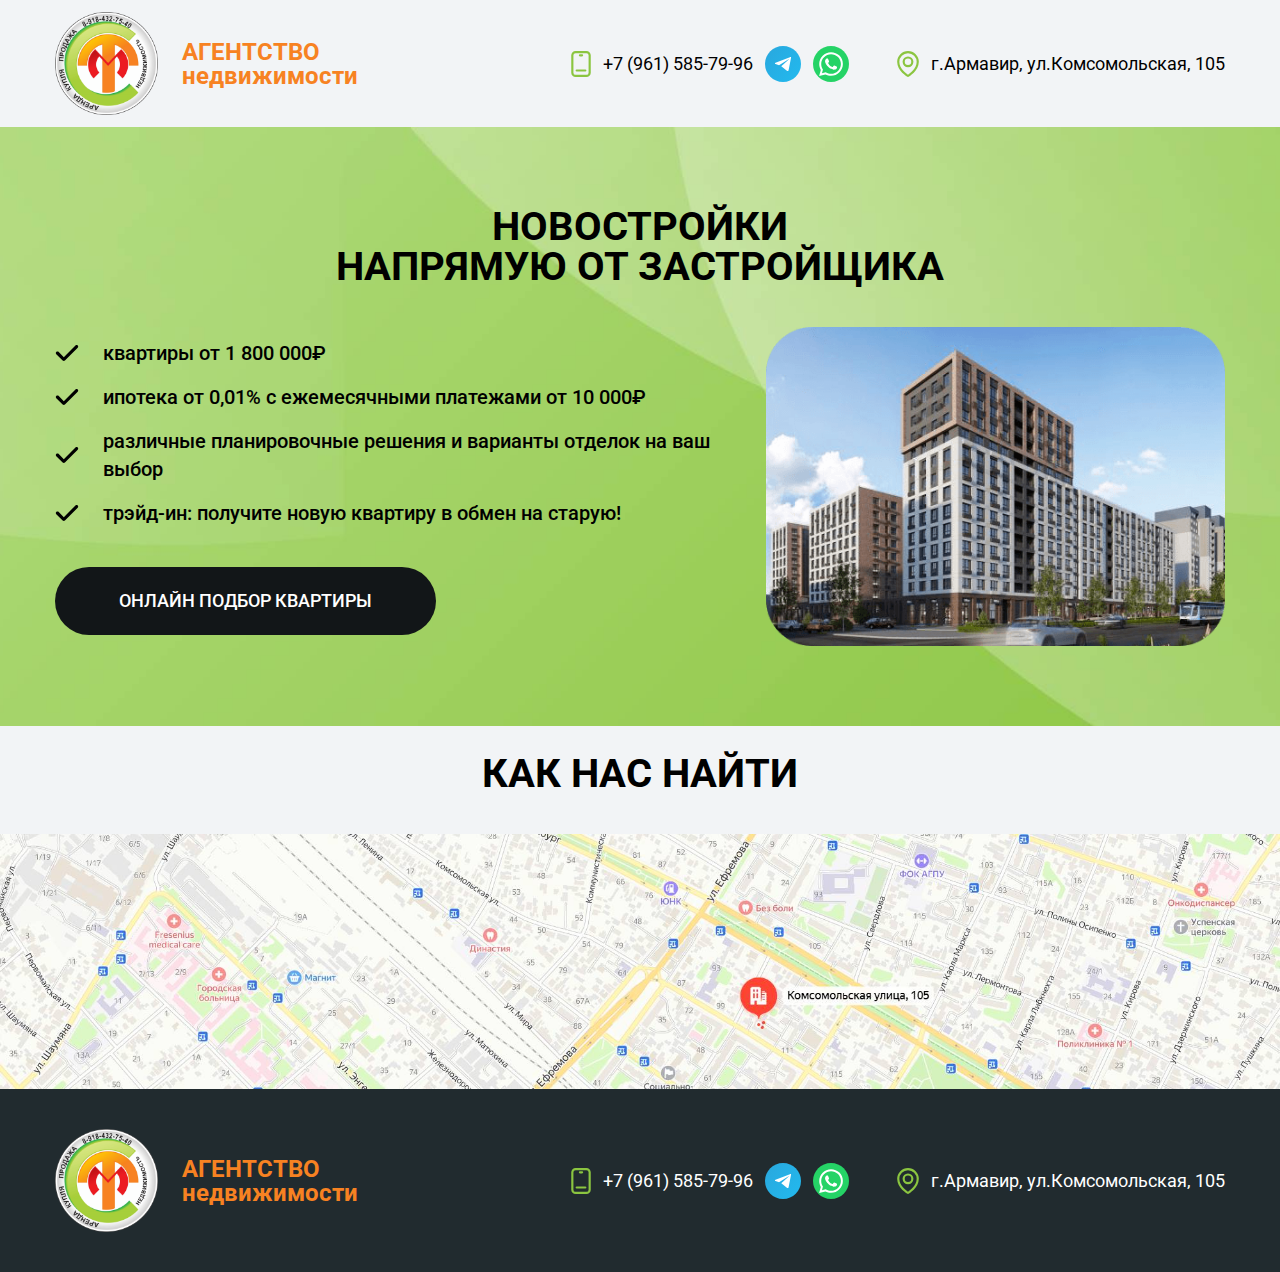
==== public/index.html @ 67e4d6ec "feat: done" ====
<!doctype html>
<html lang="ru" class="scroll-smooth">
    <head>
        <meta charset="UTF-8" />
        <meta name="viewport" content="initial-scale=1.0, width=device-width" />
        <title>Index</title>
        <link rel="preconnect" href="https://fonts.googleapis.com" />
        <link rel="preconnect" href="https://fonts.gstatic.com" crossorigin />
        <link href="https://fonts.googleapis.com/css2?family=Roboto:wght@400;500;700&display=swap" rel="stylesheet" />
      <script type="module" crossorigin src="./assets/js/index-63a6d401.js"></script>
      <link rel="stylesheet" href="./assets/css/index-f6cdbd41.css">
    </head>
    <body class="flex min-h-screen flex-col bg-[#f2f4f6]">
        <header id="header">
    <div class="container flex flex-wrap gap-4 py-3 xl:items-center xl:gap-12">
        <div class="flex items-center gap-6">
            <img src="./assets/img/logo-9a8d9708.png" alt="" class="w-[103px]" width="640" height="640" />
            <div class="text-2xl font-bold leading-none text-primary">
                <span class="uppercase">Агентство</span><br />
                недвижимости
            </div>
        </div>
        <div class="flex gap-3 xl:ml-auto xl:items-center">
            <svg class="icon-phone h-[26px] w-5 text-secondary">
                <use href="#icon-phone"></use>
            </svg>
            <a href="tel:+79615857996" class="text-lg">+7 (961) 585-79-96</a>
            <a href="#">
                <svg class="icon-telegram size-9">
                    <use href="#icon-telegram"></use>
                </svg>
            </a>
            <a href="#">
                <svg class="icon-whatsapp size-9">
                    <use href="#icon-whatsapp"></use>
                </svg>
            </a>
        </div>
        <div class="flex items-center gap-3">
            <svg class="icon-location h-[26px] w-[22px] text-secondary">
                <use href="#icon-location"></use>
            </svg>
            <span class="text-lg">г.Армавир, ул.Комсомольская, 105</span>
        </div>
    </div>
</header>

        <main>
            <img src="./assets/img/bg-cta-27ace810.jpg" alt="" class="hidden w-full xl:visible" width="2009" height="695" />
            <div class="relative">
                <img
                    src="./assets/img/bg-green-ca17464b.jpg"
                    alt=""
                    class="absolute left-0 top-0 h-full w-full object-cover"
                    width="2001"
                    height="671"
                />
                <div class="container relative py-5 xl:py-20">
                    <div class="mb-10 text-center text-[30px] font-bold uppercase xl:text-4xl">
                        Новостройки <br />
                        напрямую от застройщика
                    </div>
                    <div class="grid grid-cols-12 items-center gap-5 xl:gap-12">
                        <div class="col-span-12 xl:col-span-7">
                            <ul class="mb-10 space-y-4">
                                <li class="flex items-center gap-6 text-xl font-medium">
                                    <svg class="icon-tick h-4 w-6 flex-shrink-0">
                                        <use href="#icon-tick"></use>
                                    </svg>
                                    <span class="flex-auto">квартиры от 1 800 000₽</span>
                                </li>
                                <li class="flex items-center gap-6 text-xl font-medium">
                                    <svg class="icon-tick h-4 w-6 flex-shrink-0">
                                        <use href="#icon-tick"></use>
                                    </svg>
                                    <span class="flex-auto">ипотека от 0,01% с ежемесячными платежами от 10 000₽</span>
                                </li>
                                <li class="flex items-center gap-6 text-xl font-medium">
                                    <svg class="icon-tick h-4 w-6 flex-shrink-0">
                                        <use href="#icon-tick"></use>
                                    </svg>
                                    <span class="flex-auto"
                                        >различные планировочные решения и варианты отделок на ваш выбор</span
                                    >
                                </li>
                                <li class="flex items-center gap-6 text-xl font-medium">
                                    <svg class="icon-tick h-4 w-6 flex-shrink-0">
                                        <use href="#icon-tick"></use>
                                    </svg>
                                    <span class="flex-auto">трэйд-ин: получите новую квартиру в обмен на старую!</span>
                                </li>
                            </ul>
                            <a href="#" class="btn btn-black w-full xl:w-auto">онлайн подбор квартиры</a>
                        </div>
                        <picture class="col-span-12 xl:col-span-5">
                            <source srcset="./assets/img/img-cta-8ca023cd.png " media="(min-width: 1174px)" />
                            <img src="./assets/img/img-cta-mob-af14605b.jpg" alt="" class="w-full" width="375" height="346" />
                        </picture>
                    </div>
                </div>
            </div>
            <div class="container relative mb-12 overflow-hidden pb-[260px] pt-8 xl:-mt-5 xl:pb-0 xl:pt-0">
                <div class="relative z-10 xl:absolute xl:left-[126px] xl:top-16">
                    <div class="mb-8 text-center text-[30px] font-medium uppercase xl:text-4xl">
                        У вас остались <span class="font-bold">вопросы</span> <br />
                        или нужна <span class="font-bold">консультация</span>?
                    </div>
                    <div class="flex items-center justify-center gap-4">
                        <a href="tel:+79615857996" class="text-2xl font-bold xl:text-4xl">+7 (961) 585-79-96</a>
                        <a href="#">
                            <svg class="icon-telegram size-12 xl:size-20">
                                <use href="#icon-telegram"></use>
                            </svg>
                        </a>
                        <a href="#">
                            <svg class="icon-whatsapp size-12 xl:size-20">
                                <use href="#icon-whatsapp"></use>
                            </svg>
                        </a>
                    </div>
                    <div class="mt-5 text-center">
                        <img src="./assets/img/yandex-6786b497.png" class="inline-block" alt="" width="188" height="63" />
                    </div>
                </div>
                <img
                    src="./assets/img/bg-with-iphone-2936fcb1.png"
                    alt=""
                    class="custom-shadow hidden w-full rounded-[57px] xl:visible"
                    width="1171"
                    height="409"
                />
                <img src="./assets/img/bg-with-iphone-mob-a639f2ec.png" class="absolute bottom-0 left-1/2 -translate-x-1/2" alt="" />
            </div>
            <div class="mb-10 text-center text-[30px] font-bold uppercase xl:text-4xl">Как нас найти</div>
            <img src="./assets/img/map-50061a3a.jpg" alt="" />
        </main>
        <footer id="footer" class="mt-auto bg-[#212b2f]">
    <div class="container flex flex-wrap gap-4 py-6 text-white xl:items-center xl:gap-12 xl:py-10">
        <div class="flex flex-auto items-center justify-center gap-6 xl:flex-none xl:justify-start">
            <img src="./assets/img/logo-9a8d9708.png" alt="" class="w-[103px]" width="640" height="640" />
            <div class="text-2xl font-bold leading-none text-primary">
                <span class="uppercase">Агентство</span><br />
                недвижимости
            </div>
        </div>
        <div class="flex gap-3 xl:ml-auto xl:items-center">
            <svg class="icon-phone h-[26px] w-5 text-secondary">
                <use href="#icon-phone"></use>
            </svg>
            <a href="tel:+79615857996" class="text-lg">+7 (961) 585-79-96</a>
            <a href="#">
                <svg class="icon-telegram size-9">
                    <use href="#icon-telegram"></use>
                </svg>
            </a>
            <a href="#">
                <svg class="icon-whatsapp size-9">
                    <use href="#icon-whatsapp"></use>
                </svg>
            </a>
        </div>
        <div class="flex items-center gap-3">
            <svg class="icon-location h-[26px] w-[22px] text-secondary">
                <use href="#icon-location"></use>
            </svg>
            <span class="text-lg">г.Армавир, ул.Комсомольская, 105</span>
        </div>
    </div>
</footer>


    </body>
</html>
---- public/assets/css/index-f6cdbd41.css ----
*,:before,:after{--tw-border-spacing-x: 0;--tw-border-spacing-y: 0;--tw-translate-x: 0;--tw-translate-y: 0;--tw-rotate: 0;--tw-skew-x: 0;--tw-skew-y: 0;--tw-scale-x: 1;--tw-scale-y: 1;--tw-pan-x: ;--tw-pan-y: ;--tw-pinch-zoom: ;--tw-scroll-snap-strictness: proximity;--tw-gradient-from-position: ;--tw-gradient-via-position: ;--tw-gradient-to-position: ;--tw-ordinal: ;--tw-slashed-zero: ;--tw-numeric-figure: ;--tw-numeric-spacing: ;--tw-numeric-fraction: ;--tw-ring-inset: ;--tw-ring-offset-width: 0px;--tw-ring-offset-color: #fff;--tw-ring-color: rgb(59 130 246 / .5);--tw-ring-offset-shadow: 0 0 #0000;--tw-ring-shadow: 0 0 #0000;--tw-shadow: 0 0 #0000;--tw-shadow-colored: 0 0 #0000;--tw-blur: ;--tw-brightness: ;--tw-contrast: ;--tw-grayscale: ;--tw-hue-rotate: ;--tw-invert: ;--tw-saturate: ;--tw-sepia: ;--tw-drop-shadow: ;--tw-backdrop-blur: ;--tw-backdrop-brightness: ;--tw-backdrop-contrast: ;--tw-backdrop-grayscale: ;--tw-backdrop-hue-rotate: ;--tw-backdrop-invert: ;--tw-backdrop-opacity: ;--tw-backdrop-saturate: ;--tw-backdrop-sepia: ;--tw-contain-size: ;--tw-contain-layout: ;--tw-contain-paint: ;--tw-contain-style: }::backdrop{--tw-border-spacing-x: 0;--tw-border-spacing-y: 0;--tw-translate-x: 0;--tw-translate-y: 0;--tw-rotate: 0;--tw-skew-x: 0;--tw-skew-y: 0;--tw-scale-x: 1;--tw-scale-y: 1;--tw-pan-x: ;--tw-pan-y: ;--tw-pinch-zoom: ;--tw-scroll-snap-strictness: proximity;--tw-gradient-from-position: ;--tw-gradient-via-position: ;--tw-gradient-to-position: ;--tw-ordinal: ;--tw-slashed-zero: ;--tw-numeric-figure: ;--tw-numeric-spacing: ;--tw-numeric-fraction: ;--tw-ring-inset: ;--tw-ring-offset-width: 0px;--tw-ring-offset-color: #fff;--tw-ring-color: rgb(59 130 246 / .5);--tw-ring-offset-shadow: 0 0 #0000;--tw-ring-shadow: 0 0 #0000;--tw-shadow: 0 0 #0000;--tw-shadow-colored: 0 0 #0000;--tw-blur: ;--tw-brightness: ;--tw-contrast: ;--tw-grayscale: ;--tw-hue-rotate: ;--tw-invert: ;--tw-saturate: ;--tw-sepia: ;--tw-drop-shadow: ;--tw-backdrop-blur: ;--tw-backdrop-brightness: ;--tw-backdrop-contrast: ;--tw-backdrop-grayscale: ;--tw-backdrop-hue-rotate: ;--tw-backdrop-invert: ;--tw-backdrop-opacity: ;--tw-backdrop-saturate: ;--tw-backdrop-sepia: ;--tw-contain-size: ;--tw-contain-layout: ;--tw-contain-paint: ;--tw-contain-style: }*,:before,:after{box-sizing:border-box;border-width:0;border-style:solid;border-color:currentColor}:before,:after{--tw-content: ""}html,:host{line-height:1.5;-webkit-text-size-adjust:100%;-moz-tab-size:4;-o-tab-size:4;tab-size:4;font-family:ui-sans-serif,system-ui,sans-serif,"Apple Color Emoji","Segoe UI Emoji",Segoe UI Symbol,"Noto Color Emoji";font-feature-settings:normal;font-variation-settings:normal;-webkit-tap-highlight-color:transparent}body{margin:0;line-height:inherit}hr{height:0;color:inherit;border-top-width:1px}abbr:where([title]){-webkit-text-decoration:underline dotted;text-decoration:underline dotted}h1,h2,h3,h4,h5,h6{font-size:inherit;font-weight:inherit}a{color:inherit;text-decoration:inherit}b,strong{font-weight:bolder}code,kbd,samp,pre{font-family:ui-monospace,SFMono-Regular,Menlo,Monaco,Consolas,Liberation Mono,Courier New,monospace;font-feature-settings:normal;font-variation-settings:normal;font-size:1em}small{font-size:80%}sub,sup{font-size:75%;line-height:0;position:relative;vertical-align:baseline}sub{bottom:-.25em}sup{top:-.5em}table{text-indent:0;border-color:inherit;border-collapse:collapse}button,input,optgroup,select,textarea{font-family:inherit;font-feature-settings:inherit;font-variation-settings:inherit;font-size:100%;font-weight:inherit;line-height:inherit;letter-spacing:inherit;color:inherit;margin:0;padding:0}button,select{text-transform:none}button,input:where([type="button"]),input:where([type="reset"]),input:where([type="submit"]){-webkit-appearance:button;background-color:transparent;background-image:none}:-moz-focusring{outline:auto}:-moz-ui-invalid{box-shadow:none}progress{vertical-align:baseline}::-webkit-inner-spin-button,::-webkit-outer-spin-button{height:auto}[type=search]{-webkit-appearance:textfield;outline-offset:-2px}::-webkit-search-decoration{-webkit-appearance:none}::-webkit-file-upload-button{-webkit-appearance:button;font:inherit}summary{display:list-item}blockquote,dl,dd,h1,h2,h3,h4,h5,h6,hr,figure,p,pre{margin:0}fieldset{margin:0;padding:0}legend{padding:0}ol,ul,menu{list-style:none;margin:0;padding:0}dialog{padding:0}textarea{resize:vertical}input::-moz-placeholder,textarea::-moz-placeholder{opacity:1;color:#9ca3af}input::placeholder,textarea::placeholder{opacity:1;color:#9ca3af}button,[role=button]{cursor:pointer}:disabled{cursor:default}img,svg,video,canvas,audio,iframe,embed,object{display:block;vertical-align:middle}img,video{max-width:100%;height:auto}[hidden]:where(:not([hidden="until-found"])){display:none}body{font-family:Roboto,system-ui;font-weight:400;font-style:normal}.container{width:100%;margin-right:auto;margin-left:auto;padding-right:15px;padding-left:15px}@media (min-width: 375px){.container{max-width:375px}}@media (min-width: 575px){.container{max-width:575px}}@media (min-width: 767px){.container{max-width:767px}}@media (min-width: 1200px){.container{max-width:1200px}}.btn{display:inline-flex;justify-content:center;border-radius:35px;padding:1.25rem;font-size:1.125rem;line-height:1.75rem;font-weight:500;text-transform:uppercase;transition-property:all;transition-timing-function:cubic-bezier(.4,0,.2,1);transition-duration:.15s}@media (min-width: 1280px){.btn{padding-left:4rem;padding-right:4rem}}.btn.btn-black{--tw-bg-opacity: 1;background-color:rgb(18 22 24 / var(--tw-bg-opacity, 1));--tw-text-opacity: 1;color:rgb(255 255 255 / var(--tw-text-opacity, 1))}.btn.btn-black:hover{--tw-bg-opacity: 1;background-color:rgb(69 85 92 / var(--tw-bg-opacity, 1))}.custom-shadow{filter:drop-shadow(-3.062px -21.786px 25.5px rgba(0,0,0,.08))}.absolute{position:absolute}.relative{position:relative}.bottom-0{bottom:0px}.left-0{left:0px}.left-1\/2{left:50%}.top-0{top:0px}.z-10{z-index:10}.col-span-12{grid-column:span 12 / span 12}.mb-10{margin-bottom:2.5rem}.mb-12{margin-bottom:3rem}.mb-8{margin-bottom:2rem}.mt-5{margin-top:1.25rem}.mt-auto{margin-top:auto}.inline-block{display:inline-block}.flex{display:flex}.grid{display:grid}.hidden{display:none}.size-12{width:3rem;height:3rem}.size-9{width:2.25rem;height:2.25rem}.h-4{height:1rem}.h-\[26px\]{height:26px}.h-full{height:100%}.min-h-screen{min-height:100vh}.w-5{width:1.25rem}.w-6{width:1.5rem}.w-\[103px\]{width:103px}.w-\[22px\]{width:22px}.w-full{width:100%}.flex-auto{flex:1 1 auto}.flex-shrink-0{flex-shrink:0}.-translate-x-1\/2{--tw-translate-x: -50%;transform:translate(var(--tw-translate-x),var(--tw-translate-y)) rotate(var(--tw-rotate)) skew(var(--tw-skew-x)) skewY(var(--tw-skew-y)) scaleX(var(--tw-scale-x)) scaleY(var(--tw-scale-y))}.grid-cols-12{grid-template-columns:repeat(12,minmax(0,1fr))}.flex-col{flex-direction:column}.flex-wrap{flex-wrap:wrap}.items-center{align-items:center}.justify-center{justify-content:center}.gap-3{gap:.75rem}.gap-4{gap:1rem}.gap-5{gap:1.25rem}.gap-6{gap:1.5rem}.space-y-4>:not([hidden])~:not([hidden]){--tw-space-y-reverse: 0;margin-top:calc(1rem * calc(1 - var(--tw-space-y-reverse)));margin-bottom:calc(1rem * var(--tw-space-y-reverse))}.overflow-hidden{overflow:hidden}.scroll-smooth{scroll-behavior:smooth}.rounded-\[57px\]{border-radius:57px}.bg-\[\#212b2f\]{--tw-bg-opacity: 1;background-color:rgb(33 43 47 / var(--tw-bg-opacity, 1))}.bg-\[\#f2f4f6\]{--tw-bg-opacity: 1;background-color:rgb(242 244 246 / var(--tw-bg-opacity, 1))}.object-cover{-o-object-fit:cover;object-fit:cover}.py-3{padding-top:.75rem;padding-bottom:.75rem}.py-5{padding-top:1.25rem;padding-bottom:1.25rem}.py-6{padding-top:1.5rem;padding-bottom:1.5rem}.pb-\[260px\]{padding-bottom:260px}.pt-8{padding-top:2rem}.text-center{text-align:center}.text-2xl{font-size:1.5rem;line-height:2rem}.text-\[30px\]{font-size:30px}.text-lg{font-size:1.125rem;line-height:1.75rem}.text-xl{font-size:1.25rem;line-height:1.75rem}.font-bold{font-weight:700}.font-medium{font-weight:500}.uppercase{text-transform:uppercase}.leading-none{line-height:1}.text-primary{--tw-text-opacity: 1;color:rgb(247 130 34 / var(--tw-text-opacity, 1))}.text-secondary{--tw-text-opacity: 1;color:rgb(139 197 64 / var(--tw-text-opacity, 1))}.text-white{--tw-text-opacity: 1;color:rgb(255 255 255 / var(--tw-text-opacity, 1))}[x-cloak]{display:none!important}@media (min-width: 1280px){.xl\:visible{visibility:visible}.xl\:absolute{position:absolute}.xl\:left-\[126px\]{left:126px}.xl\:top-16{top:4rem}.xl\:col-span-5{grid-column:span 5 / span 5}.xl\:col-span-7{grid-column:span 7 / span 7}.xl\:-mt-5{margin-top:-1.25rem}.xl\:ml-auto{margin-left:auto}.xl\:size-20{width:5rem;height:5rem}.xl\:w-auto{width:auto}.xl\:flex-none{flex:none}.xl\:items-center{align-items:center}.xl\:justify-start{justify-content:flex-start}.xl\:gap-12{gap:3rem}.xl\:py-10{padding-top:2.5rem;padding-bottom:2.5rem}.xl\:py-20{padding-top:5rem;padding-bottom:5rem}.xl\:pb-0{padding-bottom:0}.xl\:pt-0{padding-top:0}.xl\:text-4xl{font-size:40px;line-height:1}}
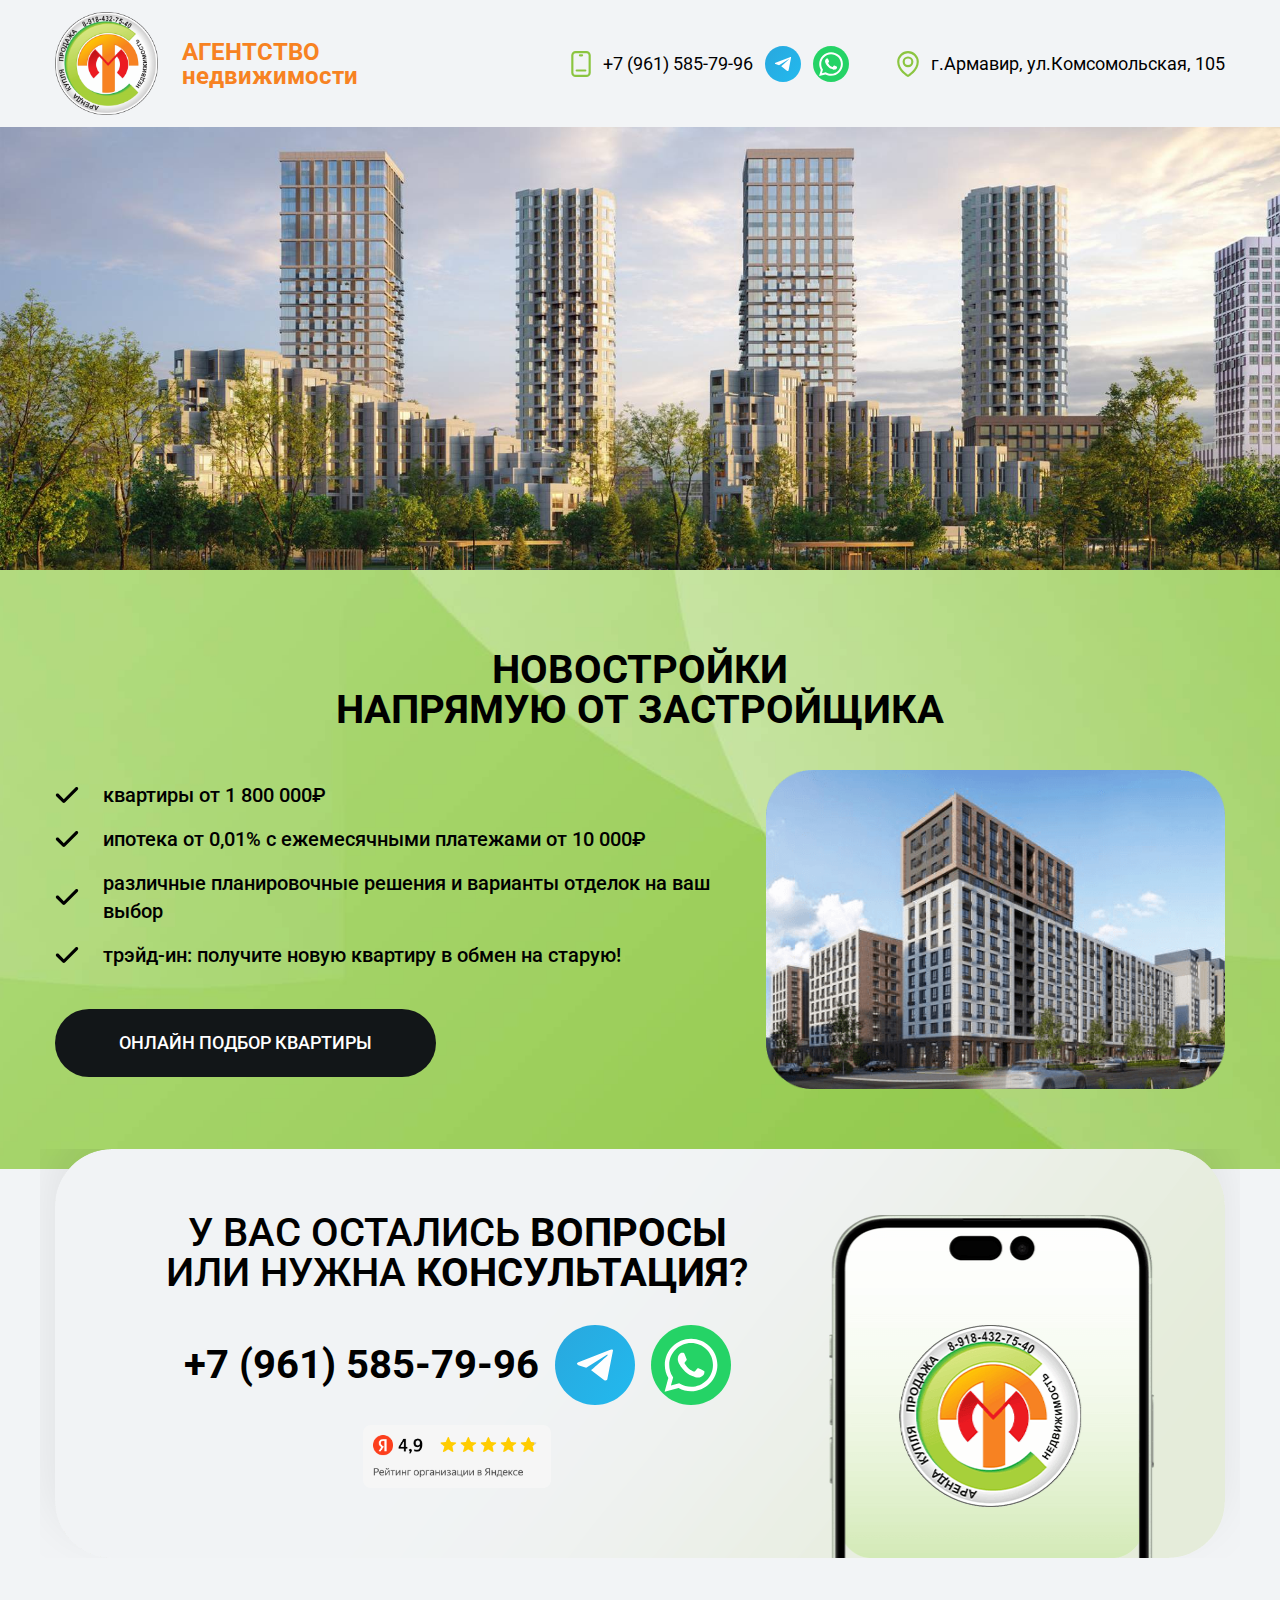
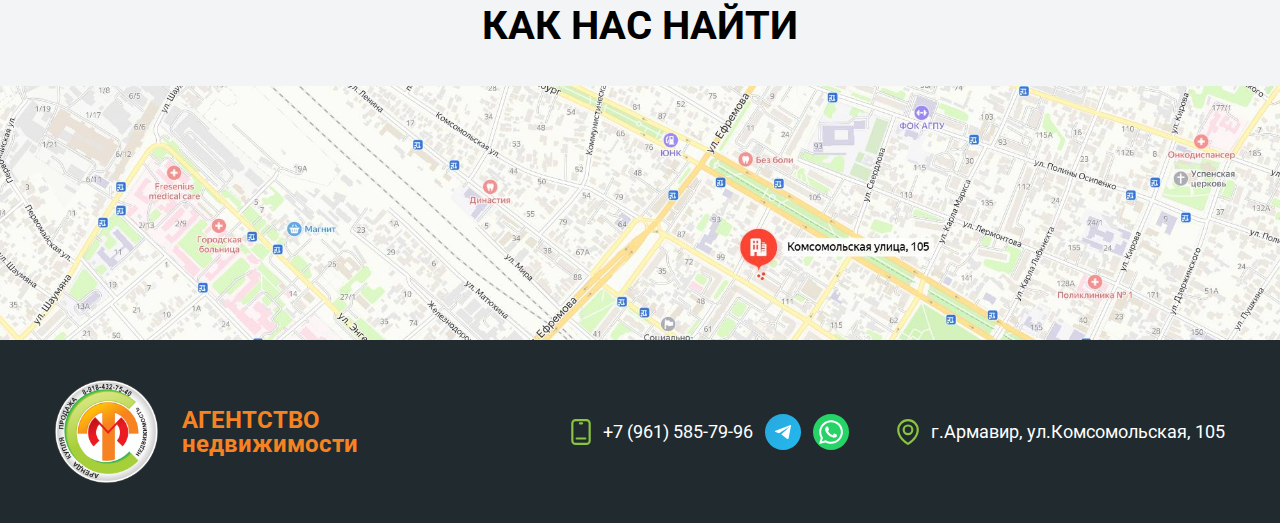
==== commit 56254cc0: "feat: done" ====
--- a/public/index.html
+++ b/public/index.html
@@ -8,7 +8,7 @@
         <link rel="preconnect" href="https://fonts.gstatic.com" crossorigin />
         <link href="https://fonts.googleapis.com/css2?family=Roboto:wght@400;500;700&display=swap" rel="stylesheet" />
       <script type="module" crossorigin src="./assets/js/index-63a6d401.js"></script>
-      <link rel="stylesheet" href="./assets/css/index-f6cdbd41.css">
+      <link rel="stylesheet" href="./assets/css/index-d17087e8.css">
     </head>
     <body class="flex min-h-screen flex-col bg-[#f2f4f6]">
         <header id="header">
@@ -46,7 +46,7 @@
 </header>
 
         <main>
-            <img src="./assets/img/bg-cta-27ace810.jpg" alt="" class="hidden w-full xl:visible" width="2009" height="695" />
+            <img src="./assets/img/bg-cta-27ace810.jpg" alt="" class="hidden w-full xl:block" width="2009" height="695" />
             <div class="relative">
                 <img
                     src="./assets/img/bg-green-ca17464b.jpg"
@@ -125,11 +125,15 @@
                 <img
                     src="./assets/img/bg-with-iphone-2936fcb1.png"
                     alt=""
-                    class="custom-shadow hidden w-full rounded-[57px] xl:visible"
+                    class="custom-shadow hidden w-full rounded-[57px] xl:block"
                     width="1171"
                     height="409"
                 />
-                <img src="./assets/img/bg-with-iphone-mob-a639f2ec.png" class="absolute bottom-0 left-1/2 -translate-x-1/2" alt="" />
+                <img
+                    src="./assets/img/bg-with-iphone-mob-a639f2ec.png"
+                    class="absolute bottom-0 left-1/2 -translate-x-1/2 xl:hidden"
+                    alt=""
+                />
             </div>
             <div class="mb-10 text-center text-[30px] font-bold uppercase xl:text-4xl">Как нас найти</div>
             <img src="./assets/img/map-50061a3a.jpg" alt="" />
--- a/public/assets/css/index-d17087e8.css
+++ b/public/assets/css/index-d17087e8.css
@@ -0,0 +1 @@
+*,:before,:after{--tw-border-spacing-x: 0;--tw-border-spacing-y: 0;--tw-translate-x: 0;--tw-translate-y: 0;--tw-rotate: 0;--tw-skew-x: 0;--tw-skew-y: 0;--tw-scale-x: 1;--tw-scale-y: 1;--tw-pan-x: ;--tw-pan-y: ;--tw-pinch-zoom: ;--tw-scroll-snap-strictness: proximity;--tw-gradient-from-position: ;--tw-gradient-via-position: ;--tw-gradient-to-position: ;--tw-ordinal: ;--tw-slashed-zero: ;--tw-numeric-figure: ;--tw-numeric-spacing: ;--tw-numeric-fraction: ;--tw-ring-inset: ;--tw-ring-offset-width: 0px;--tw-ring-offset-color: #fff;--tw-ring-color: rgb(59 130 246 / .5);--tw-ring-offset-shadow: 0 0 #0000;--tw-ring-shadow: 0 0 #0000;--tw-shadow: 0 0 #0000;--tw-shadow-colored: 0 0 #0000;--tw-blur: ;--tw-brightness: ;--tw-contrast: ;--tw-grayscale: ;--tw-hue-rotate: ;--tw-invert: ;--tw-saturate: ;--tw-sepia: ;--tw-drop-shadow: ;--tw-backdrop-blur: ;--tw-backdrop-brightness: ;--tw-backdrop-contrast: ;--tw-backdrop-grayscale: ;--tw-backdrop-hue-rotate: ;--tw-backdrop-invert: ;--tw-backdrop-opacity: ;--tw-backdrop-saturate: ;--tw-backdrop-sepia: ;--tw-contain-size: ;--tw-contain-layout: ;--tw-contain-paint: ;--tw-contain-style: }::backdrop{--tw-border-spacing-x: 0;--tw-border-spacing-y: 0;--tw-translate-x: 0;--tw-translate-y: 0;--tw-rotate: 0;--tw-skew-x: 0;--tw-skew-y: 0;--tw-scale-x: 1;--tw-scale-y: 1;--tw-pan-x: ;--tw-pan-y: ;--tw-pinch-zoom: ;--tw-scroll-snap-strictness: proximity;--tw-gradient-from-position: ;--tw-gradient-via-position: ;--tw-gradient-to-position: ;--tw-ordinal: ;--tw-slashed-zero: ;--tw-numeric-figure: ;--tw-numeric-spacing: ;--tw-numeric-fraction: ;--tw-ring-inset: ;--tw-ring-offset-width: 0px;--tw-ring-offset-color: #fff;--tw-ring-color: rgb(59 130 246 / .5);--tw-ring-offset-shadow: 0 0 #0000;--tw-ring-shadow: 0 0 #0000;--tw-shadow: 0 0 #0000;--tw-shadow-colored: 0 0 #0000;--tw-blur: ;--tw-brightness: ;--tw-contrast: ;--tw-grayscale: ;--tw-hue-rotate: ;--tw-invert: ;--tw-saturate: ;--tw-sepia: ;--tw-drop-shadow: ;--tw-backdrop-blur: ;--tw-backdrop-brightness: ;--tw-backdrop-contrast: ;--tw-backdrop-grayscale: ;--tw-backdrop-hue-rotate: ;--tw-backdrop-invert: ;--tw-backdrop-opacity: ;--tw-backdrop-saturate: ;--tw-backdrop-sepia: ;--tw-contain-size: ;--tw-contain-layout: ;--tw-contain-paint: ;--tw-contain-style: }*,:before,:after{box-sizing:border-box;border-width:0;border-style:solid;border-color:currentColor}:before,:after{--tw-content: ""}html,:host{line-height:1.5;-webkit-text-size-adjust:100%;-moz-tab-size:4;-o-tab-size:4;tab-size:4;font-family:ui-sans-serif,system-ui,sans-serif,"Apple Color Emoji","Segoe UI Emoji",Segoe UI Symbol,"Noto Color Emoji";font-feature-settings:normal;font-variation-settings:normal;-webkit-tap-highlight-color:transparent}body{margin:0;line-height:inherit}hr{height:0;color:inherit;border-top-width:1px}abbr:where([title]){-webkit-text-decoration:underline dotted;text-decoration:underline dotted}h1,h2,h3,h4,h5,h6{font-size:inherit;font-weight:inherit}a{color:inherit;text-decoration:inherit}b,strong{font-weight:bolder}code,kbd,samp,pre{font-family:ui-monospace,SFMono-Regular,Menlo,Monaco,Consolas,Liberation Mono,Courier New,monospace;font-feature-settings:normal;font-variation-settings:normal;font-size:1em}small{font-size:80%}sub,sup{font-size:75%;line-height:0;position:relative;vertical-align:baseline}sub{bottom:-.25em}sup{top:-.5em}table{text-indent:0;border-color:inherit;border-collapse:collapse}button,input,optgroup,select,textarea{font-family:inherit;font-feature-settings:inherit;font-variation-settings:inherit;font-size:100%;font-weight:inherit;line-height:inherit;letter-spacing:inherit;color:inherit;margin:0;padding:0}button,select{text-transform:none}button,input:where([type="button"]),input:where([type="reset"]),input:where([type="submit"]){-webkit-appearance:button;background-color:transparent;background-image:none}:-moz-focusring{outline:auto}:-moz-ui-invalid{box-shadow:none}progress{vertical-align:baseline}::-webkit-inner-spin-button,::-webkit-outer-spin-button{height:auto}[type=search]{-webkit-appearance:textfield;outline-offset:-2px}::-webkit-search-decoration{-webkit-appearance:none}::-webkit-file-upload-button{-webkit-appearance:button;font:inherit}summary{display:list-item}blockquote,dl,dd,h1,h2,h3,h4,h5,h6,hr,figure,p,pre{margin:0}fieldset{margin:0;padding:0}legend{padding:0}ol,ul,menu{list-style:none;margin:0;padding:0}dialog{padding:0}textarea{resize:vertical}input::-moz-placeholder,textarea::-moz-placeholder{opacity:1;color:#9ca3af}input::placeholder,textarea::placeholder{opacity:1;color:#9ca3af}button,[role=button]{cursor:pointer}:disabled{cursor:default}img,svg,video,canvas,audio,iframe,embed,object{display:block;vertical-align:middle}img,video{max-width:100%;height:auto}[hidden]:where(:not([hidden="until-found"])){display:none}body{font-family:Roboto,system-ui;font-weight:400;font-style:normal}.container{width:100%;margin-right:auto;margin-left:auto;padding-right:15px;padding-left:15px}@media (min-width: 375px){.container{max-width:375px}}@media (min-width: 575px){.container{max-width:575px}}@media (min-width: 767px){.container{max-width:767px}}@media (min-width: 1200px){.container{max-width:1200px}}.btn{display:inline-flex;justify-content:center;border-radius:35px;padding:1.25rem;font-size:1.125rem;line-height:1.75rem;font-weight:500;text-transform:uppercase;transition-property:all;transition-timing-function:cubic-bezier(.4,0,.2,1);transition-duration:.15s}@media (min-width: 1280px){.btn{padding-left:4rem;padding-right:4rem}}.btn.btn-black{--tw-bg-opacity: 1;background-color:rgb(18 22 24 / var(--tw-bg-opacity, 1));--tw-text-opacity: 1;color:rgb(255 255 255 / var(--tw-text-opacity, 1))}.btn.btn-black:hover{--tw-bg-opacity: 1;background-color:rgb(69 85 92 / var(--tw-bg-opacity, 1))}.custom-shadow{filter:drop-shadow(-3.062px -21.786px 25.5px rgba(0,0,0,.08))}.absolute{position:absolute}.relative{position:relative}.bottom-0{bottom:0px}.left-0{left:0px}.left-1\/2{left:50%}.top-0{top:0px}.z-10{z-index:10}.col-span-12{grid-column:span 12 / span 12}.mb-10{margin-bottom:2.5rem}.mb-12{margin-bottom:3rem}.mb-8{margin-bottom:2rem}.mt-5{margin-top:1.25rem}.mt-auto{margin-top:auto}.inline-block{display:inline-block}.flex{display:flex}.grid{display:grid}.hidden{display:none}.size-12{width:3rem;height:3rem}.size-9{width:2.25rem;height:2.25rem}.h-4{height:1rem}.h-\[26px\]{height:26px}.h-full{height:100%}.min-h-screen{min-height:100vh}.w-5{width:1.25rem}.w-6{width:1.5rem}.w-\[103px\]{width:103px}.w-\[22px\]{width:22px}.w-full{width:100%}.flex-auto{flex:1 1 auto}.flex-shrink-0{flex-shrink:0}.-translate-x-1\/2{--tw-translate-x: -50%;transform:translate(var(--tw-translate-x),var(--tw-translate-y)) rotate(var(--tw-rotate)) skew(var(--tw-skew-x)) skewY(var(--tw-skew-y)) scaleX(var(--tw-scale-x)) scaleY(var(--tw-scale-y))}.grid-cols-12{grid-template-columns:repeat(12,minmax(0,1fr))}.flex-col{flex-direction:column}.flex-wrap{flex-wrap:wrap}.items-center{align-items:center}.justify-center{justify-content:center}.gap-3{gap:.75rem}.gap-4{gap:1rem}.gap-5{gap:1.25rem}.gap-6{gap:1.5rem}.space-y-4>:not([hidden])~:not([hidden]){--tw-space-y-reverse: 0;margin-top:calc(1rem * calc(1 - var(--tw-space-y-reverse)));margin-bottom:calc(1rem * var(--tw-space-y-reverse))}.overflow-hidden{overflow:hidden}.scroll-smooth{scroll-behavior:smooth}.rounded-\[57px\]{border-radius:57px}.bg-\[\#212b2f\]{--tw-bg-opacity: 1;background-color:rgb(33 43 47 / var(--tw-bg-opacity, 1))}.bg-\[\#f2f4f6\]{--tw-bg-opacity: 1;background-color:rgb(242 244 246 / var(--tw-bg-opacity, 1))}.object-cover{-o-object-fit:cover;object-fit:cover}.py-3{padding-top:.75rem;padding-bottom:.75rem}.py-5{padding-top:1.25rem;padding-bottom:1.25rem}.py-6{padding-top:1.5rem;padding-bottom:1.5rem}.pb-\[260px\]{padding-bottom:260px}.pt-8{padding-top:2rem}.text-center{text-align:center}.text-2xl{font-size:1.5rem;line-height:2rem}.text-\[30px\]{font-size:30px}.text-lg{font-size:1.125rem;line-height:1.75rem}.text-xl{font-size:1.25rem;line-height:1.75rem}.font-bold{font-weight:700}.font-medium{font-weight:500}.uppercase{text-transform:uppercase}.leading-none{line-height:1}.text-primary{--tw-text-opacity: 1;color:rgb(247 130 34 / var(--tw-text-opacity, 1))}.text-secondary{--tw-text-opacity: 1;color:rgb(139 197 64 / var(--tw-text-opacity, 1))}.text-white{--tw-text-opacity: 1;color:rgb(255 255 255 / var(--tw-text-opacity, 1))}[x-cloak]{display:none!important}@media (min-width: 1280px){.xl\:absolute{position:absolute}.xl\:left-\[126px\]{left:126px}.xl\:top-16{top:4rem}.xl\:col-span-5{grid-column:span 5 / span 5}.xl\:col-span-7{grid-column:span 7 / span 7}.xl\:-mt-5{margin-top:-1.25rem}.xl\:ml-auto{margin-left:auto}.xl\:block{display:block}.xl\:hidden{display:none}.xl\:size-20{width:5rem;height:5rem}.xl\:w-auto{width:auto}.xl\:flex-none{flex:none}.xl\:items-center{align-items:center}.xl\:justify-start{justify-content:flex-start}.xl\:gap-12{gap:3rem}.xl\:py-10{padding-top:2.5rem;padding-bottom:2.5rem}.xl\:py-20{padding-top:5rem;padding-bottom:5rem}.xl\:pb-0{padding-bottom:0}.xl\:pt-0{padding-top:0}.xl\:text-4xl{font-size:40px;line-height:1}}
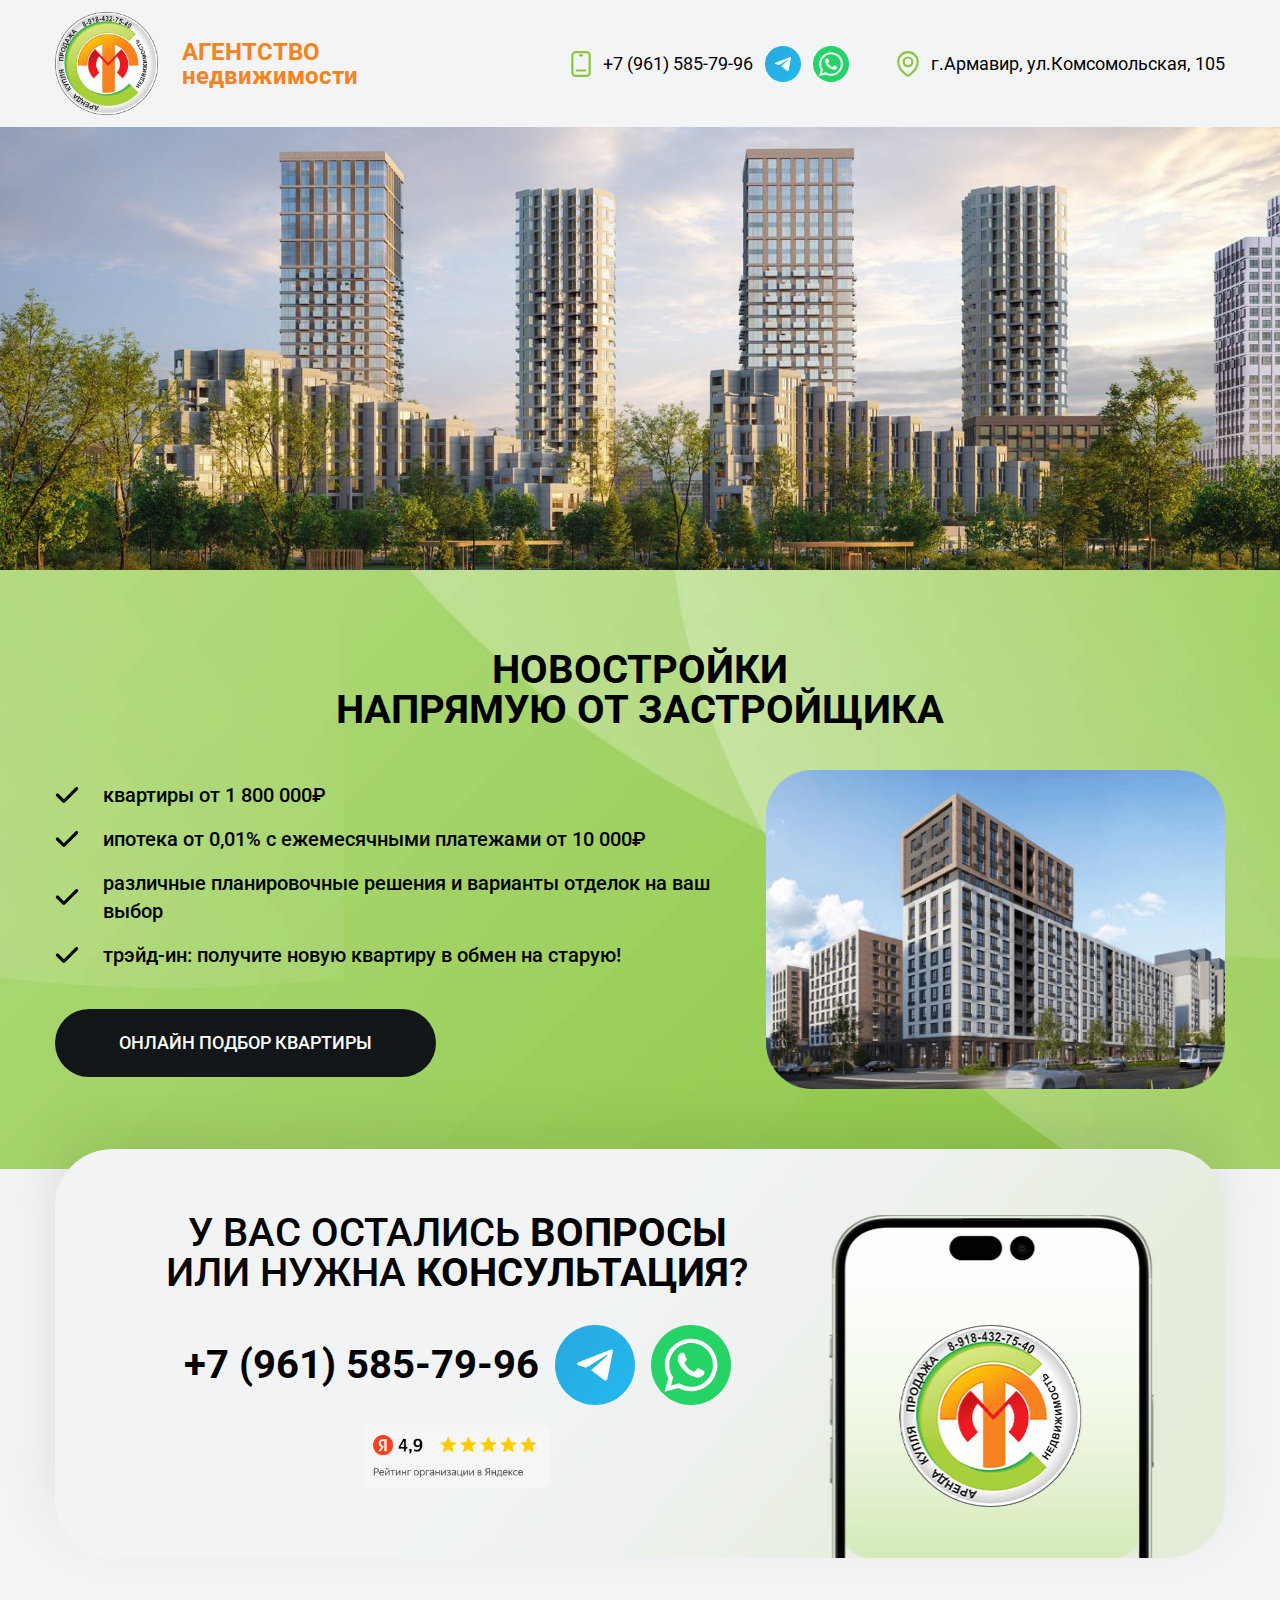
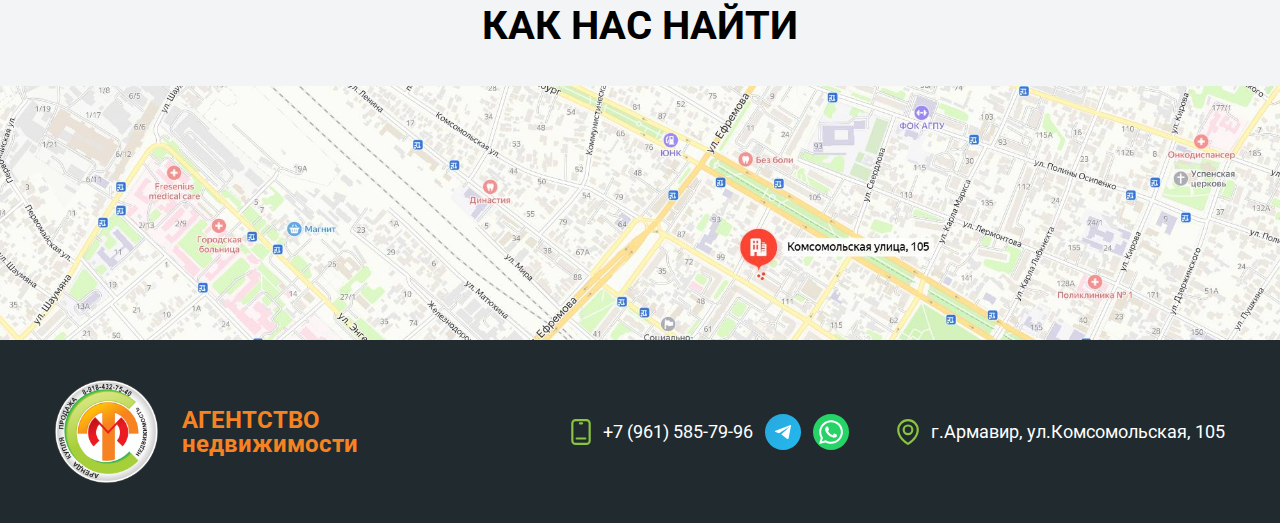
==== commit 6a12fc6b: "feat: done" ====
--- a/public/index.html
+++ b/public/index.html
@@ -8,7 +8,7 @@
         <link rel="preconnect" href="https://fonts.gstatic.com" crossorigin />
         <link href="https://fonts.googleapis.com/css2?family=Roboto:wght@400;500;700&display=swap" rel="stylesheet" />
       <script type="module" crossorigin src="./assets/js/index-63a6d401.js"></script>
-      <link rel="stylesheet" href="./assets/css/index-d17087e8.css">
+      <link rel="stylesheet" href="./assets/css/index-f1f451ca.css">
     </head>
     <body class="flex min-h-screen flex-col bg-[#f2f4f6]">
         <header id="header">
@@ -99,7 +99,9 @@
                     </div>
                 </div>
             </div>
-            <div class="container relative mb-12 overflow-hidden pb-[260px] pt-8 xl:-mt-5 xl:pb-0 xl:pt-0">
+            <div
+                class="container relative mb-12 overflow-hidden pb-[260px] pt-8 xl:-mt-5 xl:overflow-visible xl:pb-0 xl:pt-0"
+            >
                 <div class="relative z-10 xl:absolute xl:left-[126px] xl:top-16">
                     <div class="mb-8 text-center text-[30px] font-medium uppercase xl:text-4xl">
                         У вас остались <span class="font-bold">вопросы</span> <br />
--- a/public/assets/css/index-f1f451ca.css
+++ b/public/assets/css/index-f1f451ca.css
@@ -0,0 +1 @@
+*,:before,:after{--tw-border-spacing-x: 0;--tw-border-spacing-y: 0;--tw-translate-x: 0;--tw-translate-y: 0;--tw-rotate: 0;--tw-skew-x: 0;--tw-skew-y: 0;--tw-scale-x: 1;--tw-scale-y: 1;--tw-pan-x: ;--tw-pan-y: ;--tw-pinch-zoom: ;--tw-scroll-snap-strictness: proximity;--tw-gradient-from-position: ;--tw-gradient-via-position: ;--tw-gradient-to-position: ;--tw-ordinal: ;--tw-slashed-zero: ;--tw-numeric-figure: ;--tw-numeric-spacing: ;--tw-numeric-fraction: ;--tw-ring-inset: ;--tw-ring-offset-width: 0px;--tw-ring-offset-color: #fff;--tw-ring-color: rgb(59 130 246 / .5);--tw-ring-offset-shadow: 0 0 #0000;--tw-ring-shadow: 0 0 #0000;--tw-shadow: 0 0 #0000;--tw-shadow-colored: 0 0 #0000;--tw-blur: ;--tw-brightness: ;--tw-contrast: ;--tw-grayscale: ;--tw-hue-rotate: ;--tw-invert: ;--tw-saturate: ;--tw-sepia: ;--tw-drop-shadow: ;--tw-backdrop-blur: ;--tw-backdrop-brightness: ;--tw-backdrop-contrast: ;--tw-backdrop-grayscale: ;--tw-backdrop-hue-rotate: ;--tw-backdrop-invert: ;--tw-backdrop-opacity: ;--tw-backdrop-saturate: ;--tw-backdrop-sepia: ;--tw-contain-size: ;--tw-contain-layout: ;--tw-contain-paint: ;--tw-contain-style: }::backdrop{--tw-border-spacing-x: 0;--tw-border-spacing-y: 0;--tw-translate-x: 0;--tw-translate-y: 0;--tw-rotate: 0;--tw-skew-x: 0;--tw-skew-y: 0;--tw-scale-x: 1;--tw-scale-y: 1;--tw-pan-x: ;--tw-pan-y: ;--tw-pinch-zoom: ;--tw-scroll-snap-strictness: proximity;--tw-gradient-from-position: ;--tw-gradient-via-position: ;--tw-gradient-to-position: ;--tw-ordinal: ;--tw-slashed-zero: ;--tw-numeric-figure: ;--tw-numeric-spacing: ;--tw-numeric-fraction: ;--tw-ring-inset: ;--tw-ring-offset-width: 0px;--tw-ring-offset-color: #fff;--tw-ring-color: rgb(59 130 246 / .5);--tw-ring-offset-shadow: 0 0 #0000;--tw-ring-shadow: 0 0 #0000;--tw-shadow: 0 0 #0000;--tw-shadow-colored: 0 0 #0000;--tw-blur: ;--tw-brightness: ;--tw-contrast: ;--tw-grayscale: ;--tw-hue-rotate: ;--tw-invert: ;--tw-saturate: ;--tw-sepia: ;--tw-drop-shadow: ;--tw-backdrop-blur: ;--tw-backdrop-brightness: ;--tw-backdrop-contrast: ;--tw-backdrop-grayscale: ;--tw-backdrop-hue-rotate: ;--tw-backdrop-invert: ;--tw-backdrop-opacity: ;--tw-backdrop-saturate: ;--tw-backdrop-sepia: ;--tw-contain-size: ;--tw-contain-layout: ;--tw-contain-paint: ;--tw-contain-style: }*,:before,:after{box-sizing:border-box;border-width:0;border-style:solid;border-color:currentColor}:before,:after{--tw-content: ""}html,:host{line-height:1.5;-webkit-text-size-adjust:100%;-moz-tab-size:4;-o-tab-size:4;tab-size:4;font-family:ui-sans-serif,system-ui,sans-serif,"Apple Color Emoji","Segoe UI Emoji",Segoe UI Symbol,"Noto Color Emoji";font-feature-settings:normal;font-variation-settings:normal;-webkit-tap-highlight-color:transparent}body{margin:0;line-height:inherit}hr{height:0;color:inherit;border-top-width:1px}abbr:where([title]){-webkit-text-decoration:underline dotted;text-decoration:underline dotted}h1,h2,h3,h4,h5,h6{font-size:inherit;font-weight:inherit}a{color:inherit;text-decoration:inherit}b,strong{font-weight:bolder}code,kbd,samp,pre{font-family:ui-monospace,SFMono-Regular,Menlo,Monaco,Consolas,Liberation Mono,Courier New,monospace;font-feature-settings:normal;font-variation-settings:normal;font-size:1em}small{font-size:80%}sub,sup{font-size:75%;line-height:0;position:relative;vertical-align:baseline}sub{bottom:-.25em}sup{top:-.5em}table{text-indent:0;border-color:inherit;border-collapse:collapse}button,input,optgroup,select,textarea{font-family:inherit;font-feature-settings:inherit;font-variation-settings:inherit;font-size:100%;font-weight:inherit;line-height:inherit;letter-spacing:inherit;color:inherit;margin:0;padding:0}button,select{text-transform:none}button,input:where([type="button"]),input:where([type="reset"]),input:where([type="submit"]){-webkit-appearance:button;background-color:transparent;background-image:none}:-moz-focusring{outline:auto}:-moz-ui-invalid{box-shadow:none}progress{vertical-align:baseline}::-webkit-inner-spin-button,::-webkit-outer-spin-button{height:auto}[type=search]{-webkit-appearance:textfield;outline-offset:-2px}::-webkit-search-decoration{-webkit-appearance:none}::-webkit-file-upload-button{-webkit-appearance:button;font:inherit}summary{display:list-item}blockquote,dl,dd,h1,h2,h3,h4,h5,h6,hr,figure,p,pre{margin:0}fieldset{margin:0;padding:0}legend{padding:0}ol,ul,menu{list-style:none;margin:0;padding:0}dialog{padding:0}textarea{resize:vertical}input::-moz-placeholder,textarea::-moz-placeholder{opacity:1;color:#9ca3af}input::placeholder,textarea::placeholder{opacity:1;color:#9ca3af}button,[role=button]{cursor:pointer}:disabled{cursor:default}img,svg,video,canvas,audio,iframe,embed,object{display:block;vertical-align:middle}img,video{max-width:100%;height:auto}[hidden]:where(:not([hidden="until-found"])){display:none}body{font-family:Roboto,system-ui;font-weight:400;font-style:normal}.container{width:100%;margin-right:auto;margin-left:auto;padding-right:15px;padding-left:15px}@media (min-width: 375px){.container{max-width:375px}}@media (min-width: 575px){.container{max-width:575px}}@media (min-width: 767px){.container{max-width:767px}}@media (min-width: 1200px){.container{max-width:1200px}}.btn{display:inline-flex;justify-content:center;border-radius:35px;padding:1.25rem;font-size:1.125rem;line-height:1.75rem;font-weight:500;text-transform:uppercase;transition-property:all;transition-timing-function:cubic-bezier(.4,0,.2,1);transition-duration:.15s}@media (min-width: 1280px){.btn{padding-left:4rem;padding-right:4rem}}.btn.btn-black{--tw-bg-opacity: 1;background-color:rgb(18 22 24 / var(--tw-bg-opacity, 1));--tw-text-opacity: 1;color:rgb(255 255 255 / var(--tw-text-opacity, 1))}.btn.btn-black:hover{--tw-bg-opacity: 1;background-color:rgb(69 85 92 / var(--tw-bg-opacity, 1))}.custom-shadow{filter:drop-shadow(-3.062px -21.786px 25.5px rgba(0,0,0,.08))}.absolute{position:absolute}.relative{position:relative}.bottom-0{bottom:0px}.left-0{left:0px}.left-1\/2{left:50%}.top-0{top:0px}.z-10{z-index:10}.col-span-12{grid-column:span 12 / span 12}.mb-10{margin-bottom:2.5rem}.mb-12{margin-bottom:3rem}.mb-8{margin-bottom:2rem}.mt-5{margin-top:1.25rem}.mt-auto{margin-top:auto}.inline-block{display:inline-block}.flex{display:flex}.grid{display:grid}.hidden{display:none}.size-12{width:3rem;height:3rem}.size-9{width:2.25rem;height:2.25rem}.h-4{height:1rem}.h-\[26px\]{height:26px}.h-full{height:100%}.min-h-screen{min-height:100vh}.w-5{width:1.25rem}.w-6{width:1.5rem}.w-\[103px\]{width:103px}.w-\[22px\]{width:22px}.w-full{width:100%}.flex-auto{flex:1 1 auto}.flex-shrink-0{flex-shrink:0}.-translate-x-1\/2{--tw-translate-x: -50%;transform:translate(var(--tw-translate-x),var(--tw-translate-y)) rotate(var(--tw-rotate)) skew(var(--tw-skew-x)) skewY(var(--tw-skew-y)) scaleX(var(--tw-scale-x)) scaleY(var(--tw-scale-y))}.grid-cols-12{grid-template-columns:repeat(12,minmax(0,1fr))}.flex-col{flex-direction:column}.flex-wrap{flex-wrap:wrap}.items-center{align-items:center}.justify-center{justify-content:center}.gap-3{gap:.75rem}.gap-4{gap:1rem}.gap-5{gap:1.25rem}.gap-6{gap:1.5rem}.space-y-4>:not([hidden])~:not([hidden]){--tw-space-y-reverse: 0;margin-top:calc(1rem * calc(1 - var(--tw-space-y-reverse)));margin-bottom:calc(1rem * var(--tw-space-y-reverse))}.overflow-hidden{overflow:hidden}.scroll-smooth{scroll-behavior:smooth}.rounded-\[57px\]{border-radius:57px}.bg-\[\#212b2f\]{--tw-bg-opacity: 1;background-color:rgb(33 43 47 / var(--tw-bg-opacity, 1))}.bg-\[\#f2f4f6\]{--tw-bg-opacity: 1;background-color:rgb(242 244 246 / var(--tw-bg-opacity, 1))}.object-cover{-o-object-fit:cover;object-fit:cover}.py-3{padding-top:.75rem;padding-bottom:.75rem}.py-5{padding-top:1.25rem;padding-bottom:1.25rem}.py-6{padding-top:1.5rem;padding-bottom:1.5rem}.pb-\[260px\]{padding-bottom:260px}.pt-8{padding-top:2rem}.text-center{text-align:center}.text-2xl{font-size:1.5rem;line-height:2rem}.text-\[30px\]{font-size:30px}.text-lg{font-size:1.125rem;line-height:1.75rem}.text-xl{font-size:1.25rem;line-height:1.75rem}.font-bold{font-weight:700}.font-medium{font-weight:500}.uppercase{text-transform:uppercase}.leading-none{line-height:1}.text-primary{--tw-text-opacity: 1;color:rgb(247 130 34 / var(--tw-text-opacity, 1))}.text-secondary{--tw-text-opacity: 1;color:rgb(139 197 64 / var(--tw-text-opacity, 1))}.text-white{--tw-text-opacity: 1;color:rgb(255 255 255 / var(--tw-text-opacity, 1))}[x-cloak]{display:none!important}@media (min-width: 1280px){.xl\:absolute{position:absolute}.xl\:left-\[126px\]{left:126px}.xl\:top-16{top:4rem}.xl\:col-span-5{grid-column:span 5 / span 5}.xl\:col-span-7{grid-column:span 7 / span 7}.xl\:-mt-5{margin-top:-1.25rem}.xl\:ml-auto{margin-left:auto}.xl\:block{display:block}.xl\:hidden{display:none}.xl\:size-20{width:5rem;height:5rem}.xl\:w-auto{width:auto}.xl\:flex-none{flex:none}.xl\:items-center{align-items:center}.xl\:justify-start{justify-content:flex-start}.xl\:gap-12{gap:3rem}.xl\:overflow-visible{overflow:visible}.xl\:py-10{padding-top:2.5rem;padding-bottom:2.5rem}.xl\:py-20{padding-top:5rem;padding-bottom:5rem}.xl\:pb-0{padding-bottom:0}.xl\:pt-0{padding-top:0}.xl\:text-4xl{font-size:40px;line-height:1}}
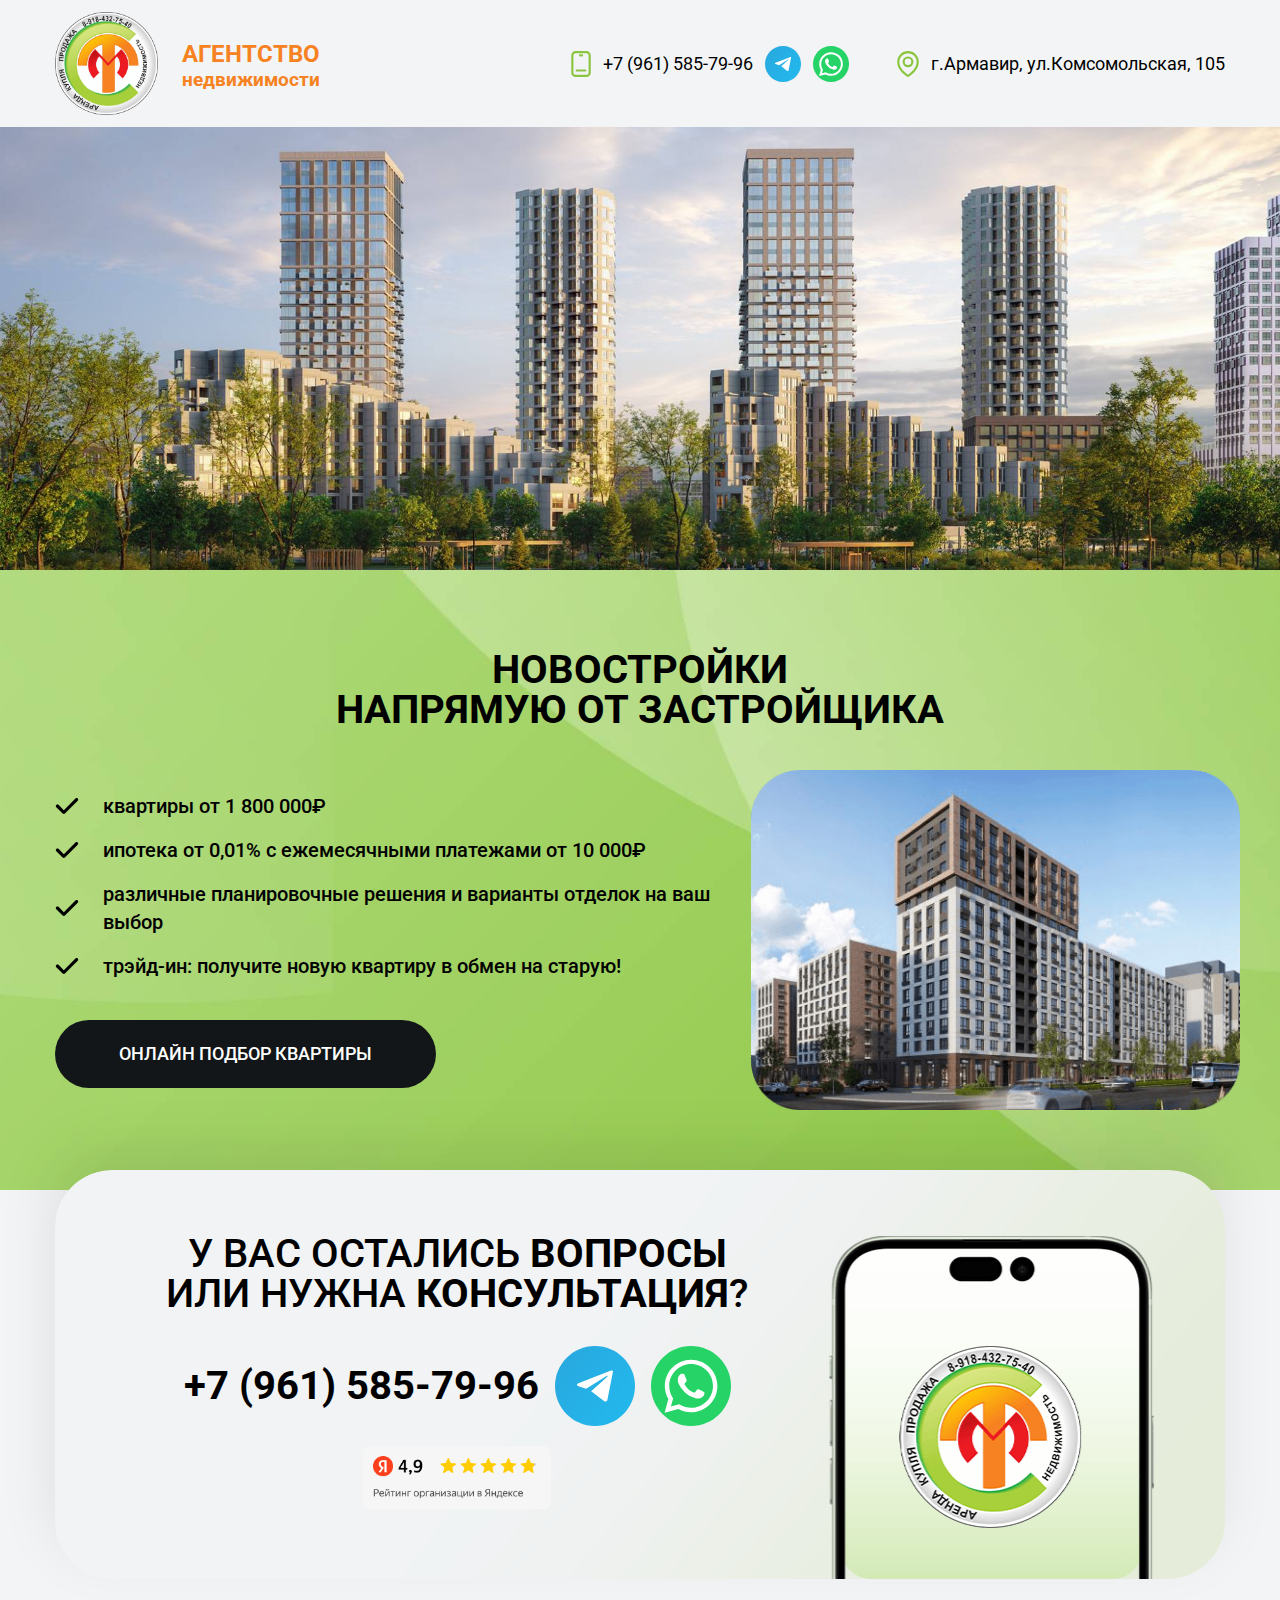
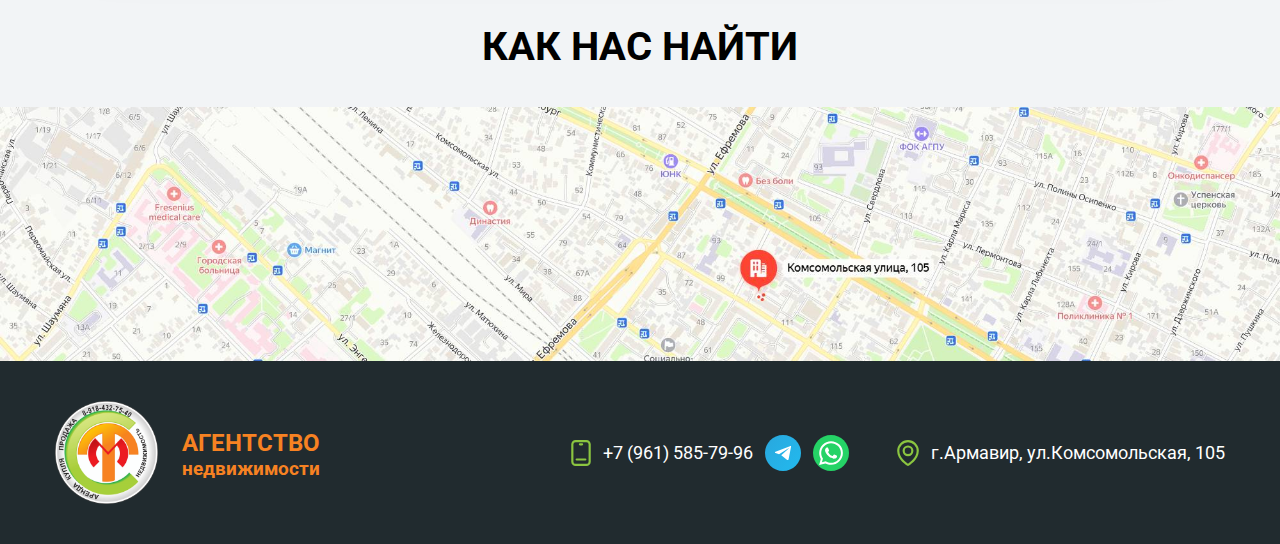
==== commit 44b3c101: "fix: logo and max-w" ====
--- a/public/index.html
+++ b/public/index.html
@@ -8,16 +8,16 @@
         <link rel="preconnect" href="https://fonts.gstatic.com" crossorigin />
         <link href="https://fonts.googleapis.com/css2?family=Roboto:wght@400;500;700&display=swap" rel="stylesheet" />
       <script type="module" crossorigin src="./assets/js/index-63a6d401.js"></script>
-      <link rel="stylesheet" href="./assets/css/index-f1f451ca.css">
+      <link rel="stylesheet" href="./assets/css/index-13268a36.css">
     </head>
     <body class="flex min-h-screen flex-col bg-[#f2f4f6]">
         <header id="header">
     <div class="container flex flex-wrap gap-4 py-3 xl:items-center xl:gap-12">
         <div class="flex items-center gap-6">
             <img src="./assets/img/logo-9a8d9708.png" alt="" class="w-[103px]" width="640" height="640" />
-            <div class="text-2xl font-bold leading-none text-primary">
-                <span class="uppercase">Агентство</span><br />
-                недвижимости
+            <div class="font-bold leading-none text-primary">
+                <span class="text-2xl uppercase">Агентство</span><br />
+                <span class="text-[19px]">недвижимости</span>
             </div>
         </div>
         <div class="flex gap-3 xl:ml-auto xl:items-center">
@@ -55,7 +55,7 @@
                     width="2001"
                     height="671"
                 />
-                <div class="container relative py-5 xl:py-20">
+                <div class="container relative py-5 pb-0 xl:py-20">
                     <div class="mb-10 text-center text-[30px] font-bold uppercase xl:text-4xl">
                         Новостройки <br />
                         напрямую от застройщика
@@ -92,7 +92,7 @@
                             </ul>
                             <a href="#" class="btn btn-black w-full xl:w-auto">онлайн подбор квартиры</a>
                         </div>
-                        <picture class="col-span-12 xl:col-span-5">
+                        <picture class="col-span-12 -mx-[15px] xl:col-span-5">
                             <source srcset="./assets/img/img-cta-8ca023cd.png " media="(min-width: 1174px)" />
                             <img src="./assets/img/img-cta-mob-af14605b.jpg" alt="" class="w-full" width="375" height="346" />
                         </picture>
@@ -144,9 +144,9 @@
     <div class="container flex flex-wrap gap-4 py-6 text-white xl:items-center xl:gap-12 xl:py-10">
         <div class="flex flex-auto items-center justify-center gap-6 xl:flex-none xl:justify-start">
             <img src="./assets/img/logo-9a8d9708.png" alt="" class="w-[103px]" width="640" height="640" />
-            <div class="text-2xl font-bold leading-none text-primary">
-                <span class="uppercase">Агентство</span><br />
-                недвижимости
+            <div class="font-bold leading-none text-primary">
+                <span class="text-2xl uppercase">Агентство</span><br />
+                <span class="text-[19px]">недвижимости</span>
             </div>
         </div>
         <div class="flex gap-3 xl:ml-auto xl:items-center">
--- a/public/assets/css/index-13268a36.css
+++ b/public/assets/css/index-13268a36.css
@@ -0,0 +1 @@
+*,:before,:after{--tw-border-spacing-x: 0;--tw-border-spacing-y: 0;--tw-translate-x: 0;--tw-translate-y: 0;--tw-rotate: 0;--tw-skew-x: 0;--tw-skew-y: 0;--tw-scale-x: 1;--tw-scale-y: 1;--tw-pan-x: ;--tw-pan-y: ;--tw-pinch-zoom: ;--tw-scroll-snap-strictness: proximity;--tw-gradient-from-position: ;--tw-gradient-via-position: ;--tw-gradient-to-position: ;--tw-ordinal: ;--tw-slashed-zero: ;--tw-numeric-figure: ;--tw-numeric-spacing: ;--tw-numeric-fraction: ;--tw-ring-inset: ;--tw-ring-offset-width: 0px;--tw-ring-offset-color: #fff;--tw-ring-color: rgb(59 130 246 / .5);--tw-ring-offset-shadow: 0 0 #0000;--tw-ring-shadow: 0 0 #0000;--tw-shadow: 0 0 #0000;--tw-shadow-colored: 0 0 #0000;--tw-blur: ;--tw-brightness: ;--tw-contrast: ;--tw-grayscale: ;--tw-hue-rotate: ;--tw-invert: ;--tw-saturate: ;--tw-sepia: ;--tw-drop-shadow: ;--tw-backdrop-blur: ;--tw-backdrop-brightness: ;--tw-backdrop-contrast: ;--tw-backdrop-grayscale: ;--tw-backdrop-hue-rotate: ;--tw-backdrop-invert: ;--tw-backdrop-opacity: ;--tw-backdrop-saturate: ;--tw-backdrop-sepia: ;--tw-contain-size: ;--tw-contain-layout: ;--tw-contain-paint: ;--tw-contain-style: }::backdrop{--tw-border-spacing-x: 0;--tw-border-spacing-y: 0;--tw-translate-x: 0;--tw-translate-y: 0;--tw-rotate: 0;--tw-skew-x: 0;--tw-skew-y: 0;--tw-scale-x: 1;--tw-scale-y: 1;--tw-pan-x: ;--tw-pan-y: ;--tw-pinch-zoom: ;--tw-scroll-snap-strictness: proximity;--tw-gradient-from-position: ;--tw-gradient-via-position: ;--tw-gradient-to-position: ;--tw-ordinal: ;--tw-slashed-zero: ;--tw-numeric-figure: ;--tw-numeric-spacing: ;--tw-numeric-fraction: ;--tw-ring-inset: ;--tw-ring-offset-width: 0px;--tw-ring-offset-color: #fff;--tw-ring-color: rgb(59 130 246 / .5);--tw-ring-offset-shadow: 0 0 #0000;--tw-ring-shadow: 0 0 #0000;--tw-shadow: 0 0 #0000;--tw-shadow-colored: 0 0 #0000;--tw-blur: ;--tw-brightness: ;--tw-contrast: ;--tw-grayscale: ;--tw-hue-rotate: ;--tw-invert: ;--tw-saturate: ;--tw-sepia: ;--tw-drop-shadow: ;--tw-backdrop-blur: ;--tw-backdrop-brightness: ;--tw-backdrop-contrast: ;--tw-backdrop-grayscale: ;--tw-backdrop-hue-rotate: ;--tw-backdrop-invert: ;--tw-backdrop-opacity: ;--tw-backdrop-saturate: ;--tw-backdrop-sepia: ;--tw-contain-size: ;--tw-contain-layout: ;--tw-contain-paint: ;--tw-contain-style: }*,:before,:after{box-sizing:border-box;border-width:0;border-style:solid;border-color:currentColor}:before,:after{--tw-content: ""}html,:host{line-height:1.5;-webkit-text-size-adjust:100%;-moz-tab-size:4;-o-tab-size:4;tab-size:4;font-family:ui-sans-serif,system-ui,sans-serif,"Apple Color Emoji","Segoe UI Emoji",Segoe UI Symbol,"Noto Color Emoji";font-feature-settings:normal;font-variation-settings:normal;-webkit-tap-highlight-color:transparent}body{margin:0;line-height:inherit}hr{height:0;color:inherit;border-top-width:1px}abbr:where([title]){-webkit-text-decoration:underline dotted;text-decoration:underline dotted}h1,h2,h3,h4,h5,h6{font-size:inherit;font-weight:inherit}a{color:inherit;text-decoration:inherit}b,strong{font-weight:bolder}code,kbd,samp,pre{font-family:ui-monospace,SFMono-Regular,Menlo,Monaco,Consolas,Liberation Mono,Courier New,monospace;font-feature-settings:normal;font-variation-settings:normal;font-size:1em}small{font-size:80%}sub,sup{font-size:75%;line-height:0;position:relative;vertical-align:baseline}sub{bottom:-.25em}sup{top:-.5em}table{text-indent:0;border-color:inherit;border-collapse:collapse}button,input,optgroup,select,textarea{font-family:inherit;font-feature-settings:inherit;font-variation-settings:inherit;font-size:100%;font-weight:inherit;line-height:inherit;letter-spacing:inherit;color:inherit;margin:0;padding:0}button,select{text-transform:none}button,input:where([type="button"]),input:where([type="reset"]),input:where([type="submit"]){-webkit-appearance:button;background-color:transparent;background-image:none}:-moz-focusring{outline:auto}:-moz-ui-invalid{box-shadow:none}progress{vertical-align:baseline}::-webkit-inner-spin-button,::-webkit-outer-spin-button{height:auto}[type=search]{-webkit-appearance:textfield;outline-offset:-2px}::-webkit-search-decoration{-webkit-appearance:none}::-webkit-file-upload-button{-webkit-appearance:button;font:inherit}summary{display:list-item}blockquote,dl,dd,h1,h2,h3,h4,h5,h6,hr,figure,p,pre{margin:0}fieldset{margin:0;padding:0}legend{padding:0}ol,ul,menu{list-style:none;margin:0;padding:0}dialog{padding:0}textarea{resize:vertical}input::-moz-placeholder,textarea::-moz-placeholder{opacity:1;color:#9ca3af}input::placeholder,textarea::placeholder{opacity:1;color:#9ca3af}button,[role=button]{cursor:pointer}:disabled{cursor:default}img,svg,video,canvas,audio,iframe,embed,object{display:block;vertical-align:middle}img,video{max-width:100%;height:auto}[hidden]:where(:not([hidden="until-found"])){display:none}body{font-family:Roboto,system-ui;font-weight:400;font-style:normal}.container{width:100%;margin-right:auto;margin-left:auto;padding-right:15px;padding-left:15px}@media (min-width: 100%){.container{max-width:100%}}@media (min-width: 1200px){.container{max-width:1200px}}.btn{display:inline-flex;justify-content:center;border-radius:35px;padding:1.25rem;font-size:1.125rem;line-height:1.75rem;font-weight:500;text-transform:uppercase;transition-property:all;transition-timing-function:cubic-bezier(.4,0,.2,1);transition-duration:.15s}@media (min-width: 1280px){.btn{padding-left:4rem;padding-right:4rem}}.btn.btn-black{--tw-bg-opacity: 1;background-color:rgb(18 22 24 / var(--tw-bg-opacity, 1));--tw-text-opacity: 1;color:rgb(255 255 255 / var(--tw-text-opacity, 1))}.btn.btn-black:hover{--tw-bg-opacity: 1;background-color:rgb(69 85 92 / var(--tw-bg-opacity, 1))}.custom-shadow{filter:drop-shadow(-3.062px -21.786px 25.5px rgba(0,0,0,.08))}.absolute{position:absolute}.relative{position:relative}.bottom-0{bottom:0px}.left-0{left:0px}.left-1\/2{left:50%}.top-0{top:0px}.z-10{z-index:10}.col-span-12{grid-column:span 12 / span 12}.-mx-\[15px\]{margin-left:-15px;margin-right:-15px}.mb-10{margin-bottom:2.5rem}.mb-12{margin-bottom:3rem}.mb-8{margin-bottom:2rem}.mt-5{margin-top:1.25rem}.mt-auto{margin-top:auto}.inline-block{display:inline-block}.flex{display:flex}.grid{display:grid}.hidden{display:none}.size-12{width:3rem;height:3rem}.size-9{width:2.25rem;height:2.25rem}.h-4{height:1rem}.h-\[26px\]{height:26px}.h-full{height:100%}.min-h-screen{min-height:100vh}.w-5{width:1.25rem}.w-6{width:1.5rem}.w-\[103px\]{width:103px}.w-\[22px\]{width:22px}.w-full{width:100%}.flex-auto{flex:1 1 auto}.flex-shrink-0{flex-shrink:0}.-translate-x-1\/2{--tw-translate-x: -50%;transform:translate(var(--tw-translate-x),var(--tw-translate-y)) rotate(var(--tw-rotate)) skew(var(--tw-skew-x)) skewY(var(--tw-skew-y)) scaleX(var(--tw-scale-x)) scaleY(var(--tw-scale-y))}.grid-cols-12{grid-template-columns:repeat(12,minmax(0,1fr))}.flex-col{flex-direction:column}.flex-wrap{flex-wrap:wrap}.items-center{align-items:center}.justify-center{justify-content:center}.gap-3{gap:.75rem}.gap-4{gap:1rem}.gap-5{gap:1.25rem}.gap-6{gap:1.5rem}.space-y-4>:not([hidden])~:not([hidden]){--tw-space-y-reverse: 0;margin-top:calc(1rem * calc(1 - var(--tw-space-y-reverse)));margin-bottom:calc(1rem * var(--tw-space-y-reverse))}.overflow-hidden{overflow:hidden}.scroll-smooth{scroll-behavior:smooth}.rounded-\[57px\]{border-radius:57px}.bg-\[\#212b2f\]{--tw-bg-opacity: 1;background-color:rgb(33 43 47 / var(--tw-bg-opacity, 1))}.bg-\[\#f2f4f6\]{--tw-bg-opacity: 1;background-color:rgb(242 244 246 / var(--tw-bg-opacity, 1))}.object-cover{-o-object-fit:cover;object-fit:cover}.py-3{padding-top:.75rem;padding-bottom:.75rem}.py-5{padding-top:1.25rem;padding-bottom:1.25rem}.py-6{padding-top:1.5rem;padding-bottom:1.5rem}.pb-0{padding-bottom:0}.pb-\[260px\]{padding-bottom:260px}.pt-8{padding-top:2rem}.text-center{text-align:center}.text-2xl{font-size:1.5rem;line-height:2rem}.text-\[19px\]{font-size:19px}.text-\[30px\]{font-size:30px}.text-lg{font-size:1.125rem;line-height:1.75rem}.text-xl{font-size:1.25rem;line-height:1.75rem}.font-bold{font-weight:700}.font-medium{font-weight:500}.uppercase{text-transform:uppercase}.leading-none{line-height:1}.text-primary{--tw-text-opacity: 1;color:rgb(247 130 34 / var(--tw-text-opacity, 1))}.text-secondary{--tw-text-opacity: 1;color:rgb(139 197 64 / var(--tw-text-opacity, 1))}.text-white{--tw-text-opacity: 1;color:rgb(255 255 255 / var(--tw-text-opacity, 1))}[x-cloak]{display:none!important}@media (min-width: 1280px){.xl\:absolute{position:absolute}.xl\:left-\[126px\]{left:126px}.xl\:top-16{top:4rem}.xl\:col-span-5{grid-column:span 5 / span 5}.xl\:col-span-7{grid-column:span 7 / span 7}.xl\:-mt-5{margin-top:-1.25rem}.xl\:ml-auto{margin-left:auto}.xl\:block{display:block}.xl\:hidden{display:none}.xl\:size-20{width:5rem;height:5rem}.xl\:w-auto{width:auto}.xl\:flex-none{flex:none}.xl\:items-center{align-items:center}.xl\:justify-start{justify-content:flex-start}.xl\:gap-12{gap:3rem}.xl\:overflow-visible{overflow:visible}.xl\:py-10{padding-top:2.5rem;padding-bottom:2.5rem}.xl\:py-20{padding-top:5rem;padding-bottom:5rem}.xl\:pb-0{padding-bottom:0}.xl\:pt-0{padding-top:0}.xl\:text-4xl{font-size:40px;line-height:1}}
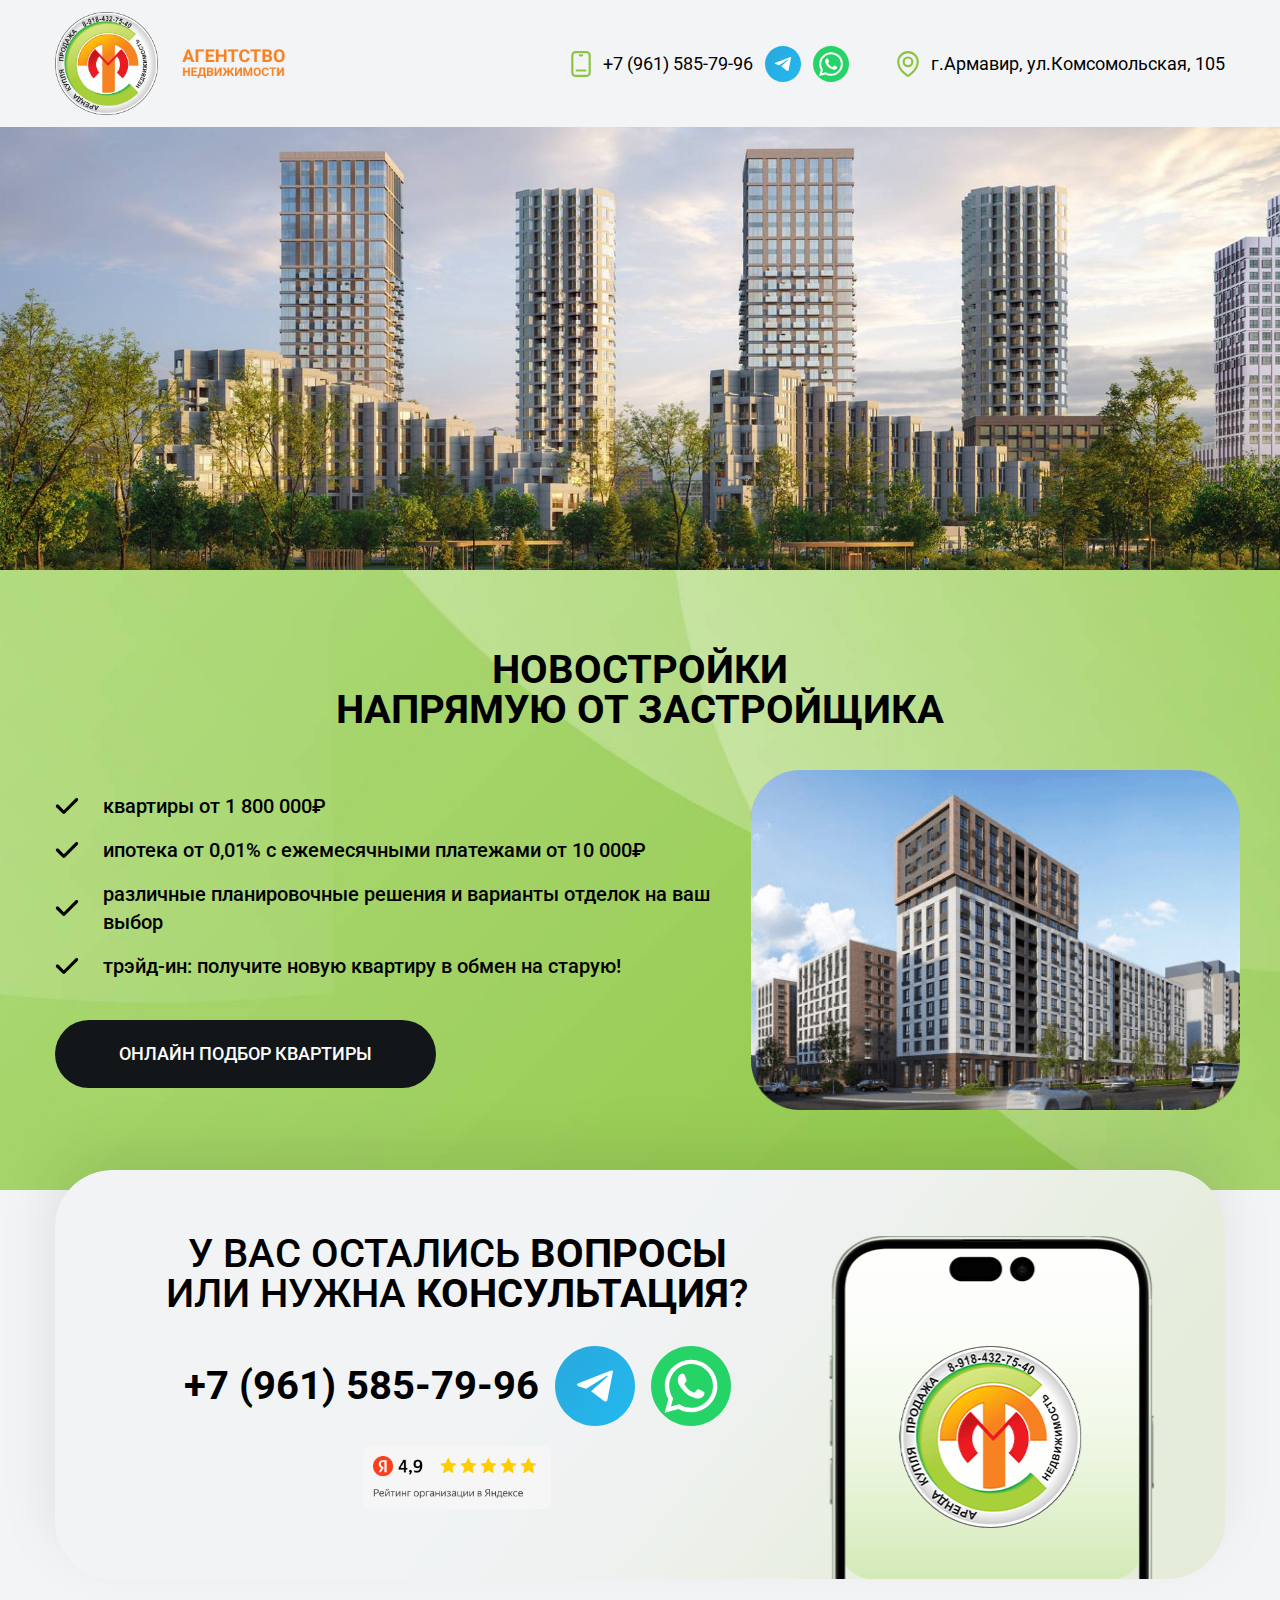
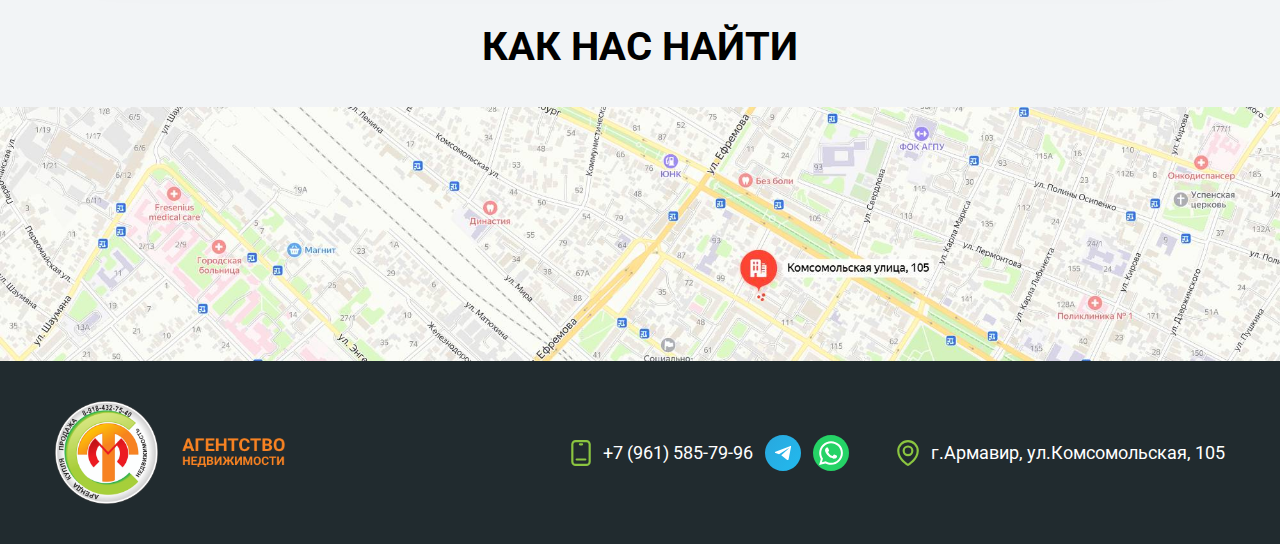
==== commit 52d12706: "fix: logo and max-w" ====
--- a/public/index.html
+++ b/public/index.html
@@ -8,19 +8,16 @@
         <link rel="preconnect" href="https://fonts.gstatic.com" crossorigin />
         <link href="https://fonts.googleapis.com/css2?family=Roboto:wght@400;500;700&display=swap" rel="stylesheet" />
       <script type="module" crossorigin src="./assets/js/index-63a6d401.js"></script>
-      <link rel="stylesheet" href="./assets/css/index-13268a36.css">
+      <link rel="stylesheet" href="./assets/css/index-7ac6bb27.css">
     </head>
     <body class="flex min-h-screen flex-col bg-[#f2f4f6]">
         <header id="header">
     <div class="container flex flex-wrap gap-4 py-3 xl:items-center xl:gap-12">
         <div class="flex items-center gap-6">
             <img src="./assets/img/logo-9a8d9708.png" alt="" class="w-[103px]" width="640" height="640" />
-            <div class="font-bold leading-none text-primary">
-                <span class="text-2xl uppercase">Агентство</span><br />
-                <span class="text-[19px]">недвижимости</span>
-            </div>
+            <img src="[data-uri]" alt="" class="w-[103px]" width="148" height="42" />
         </div>
-        <div class="flex gap-3 xl:ml-auto xl:items-center">
+        <div class="flex items-center gap-3 xl:ml-auto">
             <svg class="icon-phone h-[26px] w-5 text-secondary">
                 <use href="#icon-phone"></use>
             </svg>
@@ -100,7 +97,7 @@
                 </div>
             </div>
             <div
-                class="container relative mb-12 overflow-hidden pb-[260px] pt-8 xl:-mt-5 xl:overflow-visible xl:pb-0 xl:pt-0"
+                class="container relative mb-12 overflow-hidden pb-[340px] pt-8 xl:-mt-5 xl:overflow-visible xl:pb-0 xl:pt-0"
             >
                 <div class="relative z-10 xl:absolute xl:left-[126px] xl:top-16">
                     <div class="mb-8 text-center text-[30px] font-medium uppercase xl:text-4xl">
@@ -133,8 +130,10 @@
                 />
                 <img
                     src="./assets/img/bg-with-iphone-mob-a639f2ec.png"
-                    class="absolute bottom-0 left-1/2 -translate-x-1/2 xl:hidden"
+                    class="absolute bottom-0 left-1/2 max-w-[519px] -translate-x-1/2 xl:hidden"
                     alt=""
+                    width="519"
+                    height="684"
                 />
             </div>
             <div class="mb-10 text-center text-[30px] font-bold uppercase xl:text-4xl">Как нас найти</div>
@@ -144,12 +143,9 @@
     <div class="container flex flex-wrap gap-4 py-6 text-white xl:items-center xl:gap-12 xl:py-10">
         <div class="flex flex-auto items-center justify-center gap-6 xl:flex-none xl:justify-start">
             <img src="./assets/img/logo-9a8d9708.png" alt="" class="w-[103px]" width="640" height="640" />
-            <div class="font-bold leading-none text-primary">
-                <span class="text-2xl uppercase">Агентство</span><br />
-                <span class="text-[19px]">недвижимости</span>
-            </div>
+            <img src="[data-uri]" alt="" class="w-[103px]" width="148" height="42" />
         </div>
-        <div class="flex gap-3 xl:ml-auto xl:items-center">
+        <div class="flex items-center gap-3 xl:ml-auto">
             <svg class="icon-phone h-[26px] w-5 text-secondary">
                 <use href="#icon-phone"></use>
             </svg>
--- a/public/assets/css/index-7ac6bb27.css
+++ b/public/assets/css/index-7ac6bb27.css
@@ -0,0 +1 @@
+*,:before,:after{--tw-border-spacing-x: 0;--tw-border-spacing-y: 0;--tw-translate-x: 0;--tw-translate-y: 0;--tw-rotate: 0;--tw-skew-x: 0;--tw-skew-y: 0;--tw-scale-x: 1;--tw-scale-y: 1;--tw-pan-x: ;--tw-pan-y: ;--tw-pinch-zoom: ;--tw-scroll-snap-strictness: proximity;--tw-gradient-from-position: ;--tw-gradient-via-position: ;--tw-gradient-to-position: ;--tw-ordinal: ;--tw-slashed-zero: ;--tw-numeric-figure: ;--tw-numeric-spacing: ;--tw-numeric-fraction: ;--tw-ring-inset: ;--tw-ring-offset-width: 0px;--tw-ring-offset-color: #fff;--tw-ring-color: rgb(59 130 246 / .5);--tw-ring-offset-shadow: 0 0 #0000;--tw-ring-shadow: 0 0 #0000;--tw-shadow: 0 0 #0000;--tw-shadow-colored: 0 0 #0000;--tw-blur: ;--tw-brightness: ;--tw-contrast: ;--tw-grayscale: ;--tw-hue-rotate: ;--tw-invert: ;--tw-saturate: ;--tw-sepia: ;--tw-drop-shadow: ;--tw-backdrop-blur: ;--tw-backdrop-brightness: ;--tw-backdrop-contrast: ;--tw-backdrop-grayscale: ;--tw-backdrop-hue-rotate: ;--tw-backdrop-invert: ;--tw-backdrop-opacity: ;--tw-backdrop-saturate: ;--tw-backdrop-sepia: ;--tw-contain-size: ;--tw-contain-layout: ;--tw-contain-paint: ;--tw-contain-style: }::backdrop{--tw-border-spacing-x: 0;--tw-border-spacing-y: 0;--tw-translate-x: 0;--tw-translate-y: 0;--tw-rotate: 0;--tw-skew-x: 0;--tw-skew-y: 0;--tw-scale-x: 1;--tw-scale-y: 1;--tw-pan-x: ;--tw-pan-y: ;--tw-pinch-zoom: ;--tw-scroll-snap-strictness: proximity;--tw-gradient-from-position: ;--tw-gradient-via-position: ;--tw-gradient-to-position: ;--tw-ordinal: ;--tw-slashed-zero: ;--tw-numeric-figure: ;--tw-numeric-spacing: ;--tw-numeric-fraction: ;--tw-ring-inset: ;--tw-ring-offset-width: 0px;--tw-ring-offset-color: #fff;--tw-ring-color: rgb(59 130 246 / .5);--tw-ring-offset-shadow: 0 0 #0000;--tw-ring-shadow: 0 0 #0000;--tw-shadow: 0 0 #0000;--tw-shadow-colored: 0 0 #0000;--tw-blur: ;--tw-brightness: ;--tw-contrast: ;--tw-grayscale: ;--tw-hue-rotate: ;--tw-invert: ;--tw-saturate: ;--tw-sepia: ;--tw-drop-shadow: ;--tw-backdrop-blur: ;--tw-backdrop-brightness: ;--tw-backdrop-contrast: ;--tw-backdrop-grayscale: ;--tw-backdrop-hue-rotate: ;--tw-backdrop-invert: ;--tw-backdrop-opacity: ;--tw-backdrop-saturate: ;--tw-backdrop-sepia: ;--tw-contain-size: ;--tw-contain-layout: ;--tw-contain-paint: ;--tw-contain-style: }*,:before,:after{box-sizing:border-box;border-width:0;border-style:solid;border-color:currentColor}:before,:after{--tw-content: ""}html,:host{line-height:1.5;-webkit-text-size-adjust:100%;-moz-tab-size:4;-o-tab-size:4;tab-size:4;font-family:ui-sans-serif,system-ui,sans-serif,"Apple Color Emoji","Segoe UI Emoji",Segoe UI Symbol,"Noto Color Emoji";font-feature-settings:normal;font-variation-settings:normal;-webkit-tap-highlight-color:transparent}body{margin:0;line-height:inherit}hr{height:0;color:inherit;border-top-width:1px}abbr:where([title]){-webkit-text-decoration:underline dotted;text-decoration:underline dotted}h1,h2,h3,h4,h5,h6{font-size:inherit;font-weight:inherit}a{color:inherit;text-decoration:inherit}b,strong{font-weight:bolder}code,kbd,samp,pre{font-family:ui-monospace,SFMono-Regular,Menlo,Monaco,Consolas,Liberation Mono,Courier New,monospace;font-feature-settings:normal;font-variation-settings:normal;font-size:1em}small{font-size:80%}sub,sup{font-size:75%;line-height:0;position:relative;vertical-align:baseline}sub{bottom:-.25em}sup{top:-.5em}table{text-indent:0;border-color:inherit;border-collapse:collapse}button,input,optgroup,select,textarea{font-family:inherit;font-feature-settings:inherit;font-variation-settings:inherit;font-size:100%;font-weight:inherit;line-height:inherit;letter-spacing:inherit;color:inherit;margin:0;padding:0}button,select{text-transform:none}button,input:where([type="button"]),input:where([type="reset"]),input:where([type="submit"]){-webkit-appearance:button;background-color:transparent;background-image:none}:-moz-focusring{outline:auto}:-moz-ui-invalid{box-shadow:none}progress{vertical-align:baseline}::-webkit-inner-spin-button,::-webkit-outer-spin-button{height:auto}[type=search]{-webkit-appearance:textfield;outline-offset:-2px}::-webkit-search-decoration{-webkit-appearance:none}::-webkit-file-upload-button{-webkit-appearance:button;font:inherit}summary{display:list-item}blockquote,dl,dd,h1,h2,h3,h4,h5,h6,hr,figure,p,pre{margin:0}fieldset{margin:0;padding:0}legend{padding:0}ol,ul,menu{list-style:none;margin:0;padding:0}dialog{padding:0}textarea{resize:vertical}input::-moz-placeholder,textarea::-moz-placeholder{opacity:1;color:#9ca3af}input::placeholder,textarea::placeholder{opacity:1;color:#9ca3af}button,[role=button]{cursor:pointer}:disabled{cursor:default}img,svg,video,canvas,audio,iframe,embed,object{display:block;vertical-align:middle}img,video{max-width:100%;height:auto}[hidden]:where(:not([hidden="until-found"])){display:none}body{font-family:Roboto,system-ui;font-weight:400;font-style:normal}.container{width:100%;margin-right:auto;margin-left:auto;padding-right:15px;padding-left:15px}@media (min-width: 100%){.container{max-width:100%}}@media (min-width: 1200px){.container{max-width:1200px}}.btn{display:inline-flex;justify-content:center;border-radius:35px;padding:1.25rem;font-size:1.125rem;line-height:1.75rem;font-weight:500;text-transform:uppercase;transition-property:all;transition-timing-function:cubic-bezier(.4,0,.2,1);transition-duration:.15s}@media (min-width: 1280px){.btn{padding-left:4rem;padding-right:4rem}}.btn.btn-black{--tw-bg-opacity: 1;background-color:rgb(18 22 24 / var(--tw-bg-opacity, 1));--tw-text-opacity: 1;color:rgb(255 255 255 / var(--tw-text-opacity, 1))}.btn.btn-black:hover{--tw-bg-opacity: 1;background-color:rgb(69 85 92 / var(--tw-bg-opacity, 1))}.custom-shadow{filter:drop-shadow(-3.062px -21.786px 25.5px rgba(0,0,0,.08))}.absolute{position:absolute}.relative{position:relative}.bottom-0{bottom:0px}.left-0{left:0px}.left-1\/2{left:50%}.top-0{top:0px}.z-10{z-index:10}.col-span-12{grid-column:span 12 / span 12}.-mx-\[15px\]{margin-left:-15px;margin-right:-15px}.mb-10{margin-bottom:2.5rem}.mb-12{margin-bottom:3rem}.mb-8{margin-bottom:2rem}.mt-5{margin-top:1.25rem}.mt-auto{margin-top:auto}.inline-block{display:inline-block}.flex{display:flex}.grid{display:grid}.hidden{display:none}.size-12{width:3rem;height:3rem}.size-9{width:2.25rem;height:2.25rem}.h-4{height:1rem}.h-\[26px\]{height:26px}.h-full{height:100%}.min-h-screen{min-height:100vh}.w-5{width:1.25rem}.w-6{width:1.5rem}.w-\[103px\]{width:103px}.w-\[22px\]{width:22px}.w-full{width:100%}.max-w-\[519px\]{max-width:519px}.flex-auto{flex:1 1 auto}.flex-shrink-0{flex-shrink:0}.-translate-x-1\/2{--tw-translate-x: -50%;transform:translate(var(--tw-translate-x),var(--tw-translate-y)) rotate(var(--tw-rotate)) skew(var(--tw-skew-x)) skewY(var(--tw-skew-y)) scaleX(var(--tw-scale-x)) scaleY(var(--tw-scale-y))}.grid-cols-12{grid-template-columns:repeat(12,minmax(0,1fr))}.flex-col{flex-direction:column}.flex-wrap{flex-wrap:wrap}.items-center{align-items:center}.justify-center{justify-content:center}.gap-3{gap:.75rem}.gap-4{gap:1rem}.gap-5{gap:1.25rem}.gap-6{gap:1.5rem}.space-y-4>:not([hidden])~:not([hidden]){--tw-space-y-reverse: 0;margin-top:calc(1rem * calc(1 - var(--tw-space-y-reverse)));margin-bottom:calc(1rem * var(--tw-space-y-reverse))}.overflow-hidden{overflow:hidden}.scroll-smooth{scroll-behavior:smooth}.rounded-\[57px\]{border-radius:57px}.bg-\[\#212b2f\]{--tw-bg-opacity: 1;background-color:rgb(33 43 47 / var(--tw-bg-opacity, 1))}.bg-\[\#f2f4f6\]{--tw-bg-opacity: 1;background-color:rgb(242 244 246 / var(--tw-bg-opacity, 1))}.object-cover{-o-object-fit:cover;object-fit:cover}.py-3{padding-top:.75rem;padding-bottom:.75rem}.py-5{padding-top:1.25rem;padding-bottom:1.25rem}.py-6{padding-top:1.5rem;padding-bottom:1.5rem}.pb-0{padding-bottom:0}.pb-\[340px\]{padding-bottom:340px}.pt-8{padding-top:2rem}.text-center{text-align:center}.text-2xl{font-size:1.5rem;line-height:2rem}.text-\[30px\]{font-size:30px}.text-lg{font-size:1.125rem;line-height:1.75rem}.text-xl{font-size:1.25rem;line-height:1.75rem}.font-bold{font-weight:700}.font-medium{font-weight:500}.uppercase{text-transform:uppercase}.text-secondary{--tw-text-opacity: 1;color:rgb(139 197 64 / var(--tw-text-opacity, 1))}.text-white{--tw-text-opacity: 1;color:rgb(255 255 255 / var(--tw-text-opacity, 1))}[x-cloak]{display:none!important}@media (min-width: 1280px){.xl\:absolute{position:absolute}.xl\:left-\[126px\]{left:126px}.xl\:top-16{top:4rem}.xl\:col-span-5{grid-column:span 5 / span 5}.xl\:col-span-7{grid-column:span 7 / span 7}.xl\:-mt-5{margin-top:-1.25rem}.xl\:ml-auto{margin-left:auto}.xl\:block{display:block}.xl\:hidden{display:none}.xl\:size-20{width:5rem;height:5rem}.xl\:w-auto{width:auto}.xl\:flex-none{flex:none}.xl\:items-center{align-items:center}.xl\:justify-start{justify-content:flex-start}.xl\:gap-12{gap:3rem}.xl\:overflow-visible{overflow:visible}.xl\:py-10{padding-top:2.5rem;padding-bottom:2.5rem}.xl\:py-20{padding-top:5rem;padding-bottom:5rem}.xl\:pb-0{padding-bottom:0}.xl\:pt-0{padding-top:0}.xl\:text-4xl{font-size:40px;line-height:1}}
